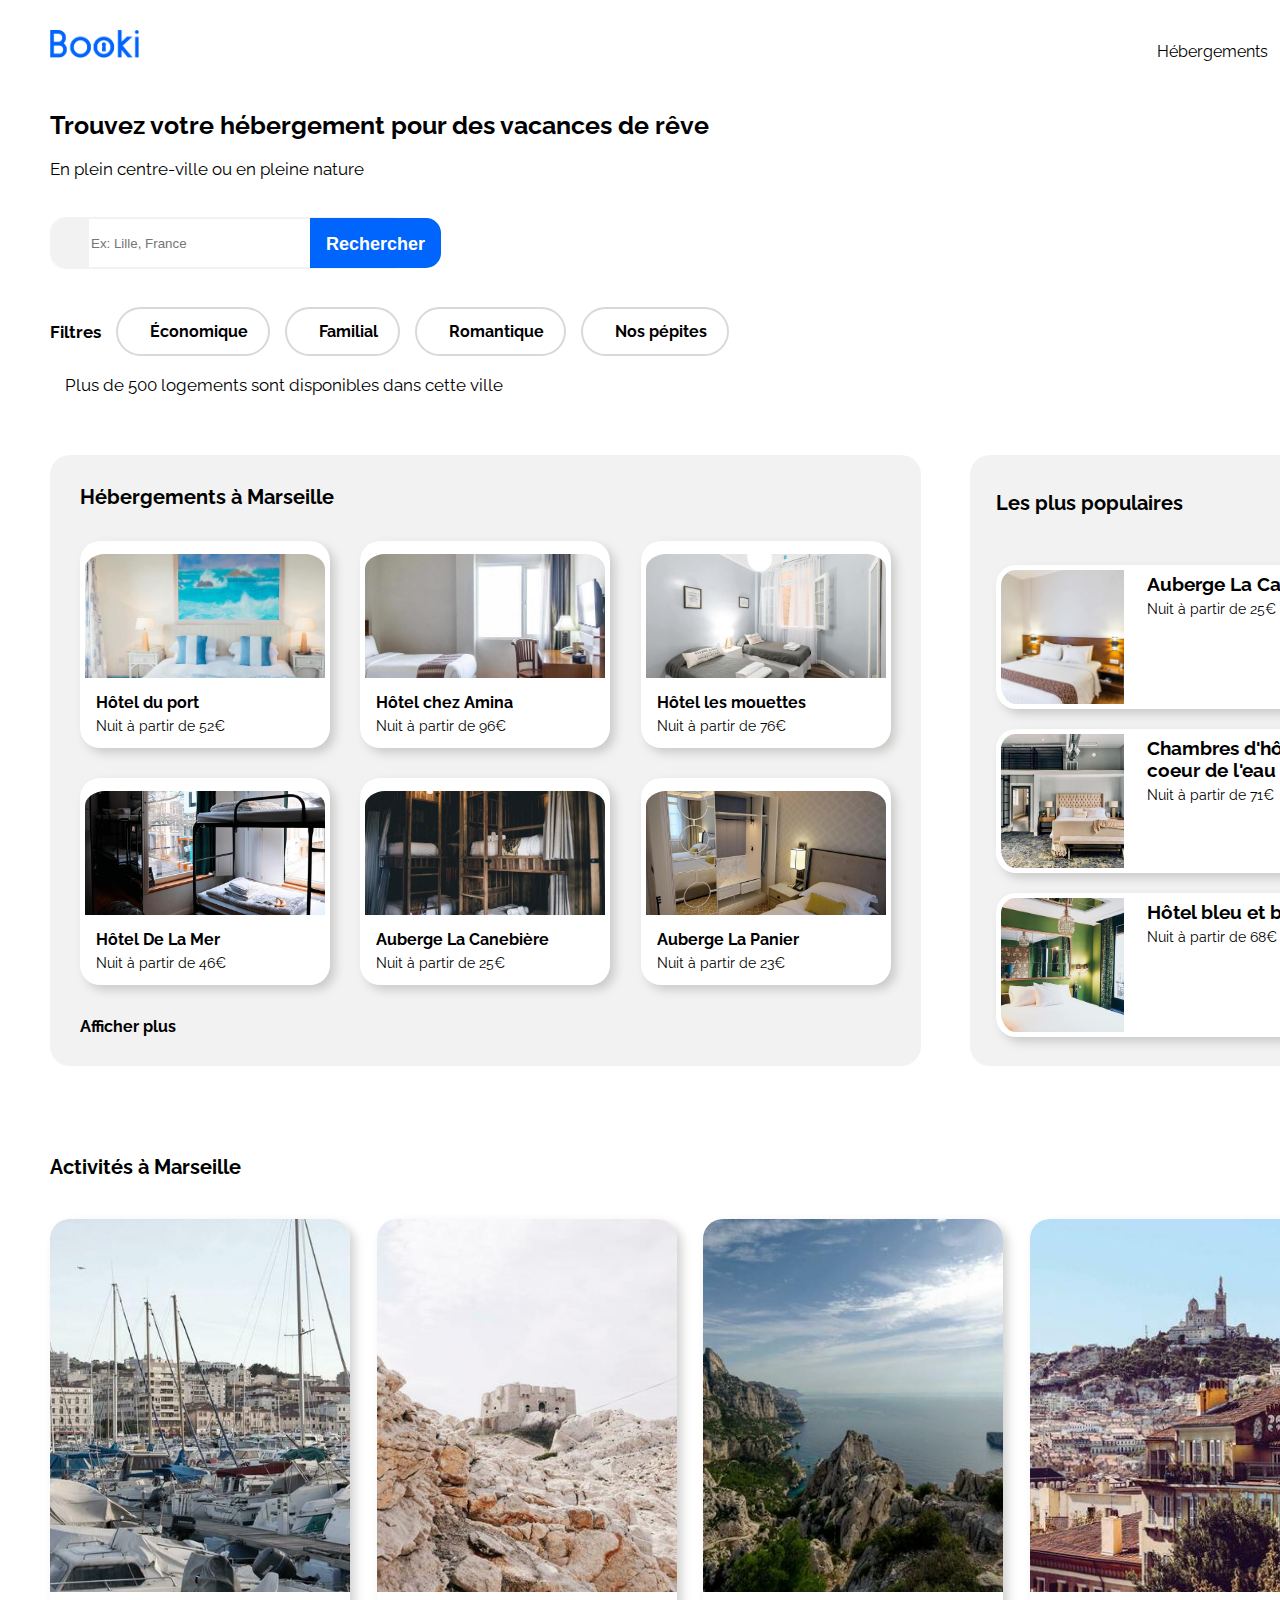
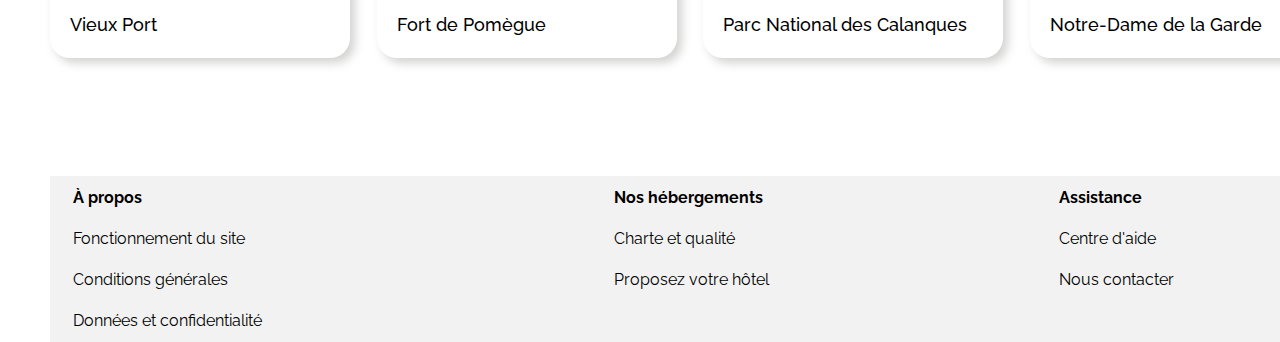
==== index_P1.html @ 2c1e4a52 "Correction de la taille desktop à 1440px, réajustement de la taille de la section 1 et 2." ====
<!DOCTYPE html>

    <html lang="fr">

    <head>
        <meta charset="UTF-8">
        <meta name="viewport" content="width=device-width, initial-scale=1.0">
        <title>Accueil - Booki à changer <!--titre à modifier--></title>
        <link href="styles_P1.css" rel="stylesheet"/>
        <link rel="preconnect" href="https://fonts.googleapis.com">
        <link rel="preconnect" href="https://fonts.gstatic.com" crossorigin>
        <link href="https://fonts.googleapis.com/css2?family=Raleway&display=swap" rel="stylesheet">
        <link rel="stylesheet" href="https://cdnjs.cloudflare.com/ajax/libs/font-awesome/6.4.0/css/all.min.css" integrity="sha512-iecdLmaskl7CVkqkXNQ/ZH/XLlvWZOJyj7Yy7tcenmpD1ypASozpmT/E0iPtmFIB46ZmdtAc9eNBvH0H/ZpiBw==" crossorigin="anonymous" referrerpolicy="no-referrer" />

    </head>

    <body>

        <header>
            <nav class="nav_barre">
                <div>
                    <a href="index_P1.html">
                        <img src="images/logo/Booki.png" alt="logo de l'entreprise Booki" class="menu-logo"/>
                    </a>
                </div>
                <div>
                    <ul class="menu-onglets">
                        <li class="li-onglets"><a href="#hebergements" class="onglets">Hébergements</a></li> <!--Mettre les liens ancre vers bas de page-->
                        <li class="li-onglets"><a href="#activites" class="onglets">Activités</a></li> <!--Mettre les liens ancre vers bas de page-->
                    </ul>
                </div>
            </nav>
        </header>


        <main>
            <section>
                <div>
                    <h1>Trouvez votre hébergement pour des vacances de rêve</h1><br>
                    <p>En plein centre-ville ou en pleine nature</p>
                </div><br><br>
                <form class="barre-de-recherche" action="" method="get">
                    <i class="fa-solid fa-location-dot" style="color: #000000;"></i>
                    <label class="ville-a-renseigner" for="ville"></label>
                    <input class="bordure" type="text" name="ville" id="ville" placeholder="Ex: Lille, France" size="25" maxlength="25">
                    <input type="submit" value="Rechercher" class="cta"/>
                </form><br><br>

                
                <div class="mes-filtres"> 
                    <p><strong>Filtres</strong></p>
                    <button type="button"><i class="fa-solid fa-money-bill-wave filter-color fa-lg"></i>  Économique</button>
                    <button type="button"><i class="fa-solid fa-person fa-lg" style="color: #0065FC;"></i>  Familial</button>
                    <button type="button"><i class="fa-solid fa-heart fa-lg" style="color: #0065FC;"></i> Romantique</button>
                    <button type="button"><i class="fa-solid fa-fire fa-lg" style="color: #0065FC;"></i> Nos pépites</button>
                </div><br>

                <div class="point-info">
                    <i class="fa-solid fa-circle-info fa-lg" style="color: #c2d8ff;"></i>
                    <p>  Plus de 500 logements sont disponibles dans cette ville</p>
                </div>
            </section>



            <section class="section-2">
                
                <div class="box1-hebergements" id="hebergements">
                    <h2>Hébergements à Marseille</h2>
                    <div class="card-photos-hotels">
                        <a href="#" class="lien-hotels">
                            <img src="images/herbergements/annie-spratt.jpg" alt="Hôtel de la mer à Marseille"/>
                            <div class="text-card">
                                <h3>Hôtel du port</h3>
                                <p>Nuit à partir de 52€</p>
                                <div><i class="fa-solid fa-star fa-sm" style="color: #0065FC;"></i><i class="fa-solid fa-star fa-sm" style="color: #0065FC;"></i><i class="fa-solid fa-star fa-sm" style="color: #0065FC;"></i><i class="fa-solid fa-star fa-sm" style="color: #0065FC;"></i><i class="fa-solid fa-star fa-sm" style="color: #f5f5f5;"></i></div>
                            </div>
                        </a>
                        <a href="#" class="lien-hotels">
                            <img src="images/herbergements/febrian-zakaria.jpg" alt="Hôtel chez Mina à Marseille"/>
                            <div class="text-card">
                                <h3>Hôtel chez Amina</h3>
                                <p>Nuit à partir de 96€</p>
                                <div><i class="fa-solid fa-star fa-sm" style="color: #0065FC;"></i><i class="fa-solid fa-star fa-sm" style="color: #0065FC;"></i><i class="fa-solid fa-star fa-sm" style="color: #0065FC;"></i><i class="fa-solid fa-star fa-sm" style="color:#0065FC;"></i><i class="fa-solid fa-star fa-sm" style="color: #f5f5f5;"></i></div>
                            </div>
                        </a>
                        <a href="#" class="lien-hotels">
                            <img src="images/herbergements/fred-kleber.jpg" alt="Hôtel du port à Marseille"/>
                            <div class="text-card">
                                <h3>Hôtel les mouettes</h3>
                                <p>Nuit à partir de 76€</p>
                                <div><i class="fa-solid fa-star fa-sm" style="color: #0065FC;"></i><i class="fa-solid fa-star fa-sm" style="color: #0065FC;"></i><i class="fa-solid fa-star fa-sm" style="color: #0065FC;"></i><i class="fa-solid fa-star fa-sm" style="color: #0065FC;"></i><i class="fa-solid fa-star fa-sm" style="color: #f5f5f5;"></i></div>
                            </div>
                        </a>
                        <a href="#" class="lien-hotels">
                            <img src="images/herbergements/marcus-loke.jpg" alt="Auberge de la Canebière"/>
                            <div class="text-card">    
                                <h3>Hôtel De La Mer</h3>
                                <p>Nuit à partir de 46€</p>
                                <div><i class="fa-solid fa-star fa-sm" style="color: #0065FC;"></i><i class="fa-solid fa-star fa-sm" style="color: #0065FC;"></i><i class="fa-solid fa-star fa-sm" style="color: #0065FC;"></i><i class="fa-solid fa-star fa-sm" style="color: #0065FC;"></i><i class="fa-solid fa-star fa-sm" style="color: #f5f5f5;"></i></div>
                            </div>
                        </a>
                        <a href="#" class="lien-hotels">
                            <img src="images/herbergements/nicate-lee.jpg" alt="Auberge le panier à Marseille"/>
                            <div class="text-card">    
                                <h3>Auberge La Canebière</h3>
                                <p>Nuit à partir de 25€</p>
                                <div><i class="fa-solid fa-star fa-sm" style="color: #0065FC;"></i><i class="fa-solid fa-star fa-sm" style="color: #0065FC;"></i><i class="fa-solid fa-star fa-sm" style="color: #0065FC;"></i><i class="fa-solid fa-star fa-sm" style="color: #0065FC;"></i><i class="fa-solid fa-star fa-sm" style="color: #f5f5f5;"></i></div>
                            </div>
                            </a>
                        <a href="#" class="lien-hotels">
                            <img src="images/herbergements/reisetopia.jpg" alt="Hôtel les mouettes à Marseille"/>
                            <div class="text-card">    
                                <h3>Auberge La Panier</h3>
                                <p>Nuit à partir de 23€</p>
                                <div><i class="fa-solid fa-star fa-sm" style="color: #0065FC;"></i><i class="fa-solid fa-star fa-sm" style="color: #0065FC;"></i><i class="fa-solid fa-star fa-sm" style="color: #0065FC;"></i><i class="fa-solid fa-star fa-sm" style="color: #0065FC;"></i><i class="fa-solid fa-star fa-sm" style="color: #f5f5f5;"></i></div>
                            </div>
                        </a>
                    </div>
                    <h4>Afficher plus</h4>
                </div>


                <div class="box2-populaires">
                    <div class="title-right">
                        <h2>Les plus populaires</h2>
                        <i class="fa-solid fa-chart-line fa-xl" style="color: #0065FC;"></i>
                    </div>
                    <div class="card-droite">
                        <a href="#" class="droite-card">
                            <img src="images/herbergements/febrian-zakaria2.jpg" alt="Hôtel bleu et blanc à Marseille"/>
                            <div class="texte-card-droite">   
                                <div>
                                    <h3>Auberge La Canebière</h3>
                                    <p>Nuit à partir de 25€</p>
                                </div>
                                <div><i class="fa-solid fa-star fa-sm" style="color: #0065FC;"></i><i class="fa-solid fa-star fa-sm" style="color: #0065FC;"></i><i class="fa-solid fa-star fa-sm" style="color:#0065FC;"></i><i class="fa-solid fa-star fa-sm" style="color: #0065FC;"></i><i class="fa-solid fa-star fa-sm" style="color: #f5f5f5;"></i></div>
                            </div> 
                        </a>
                        <a href="#" class="droite-card">
                            <img src="images/herbergements/aw-creative.jpg" alt="Chambres d'hôtes au coeur de l'eau à Marseille"/>
                            <div class="texte-card-droite">   
                                <div>
                                    <h3>Chambres d'hôtes au coeur de l'eau</h3>
                                    <p>Nuit à partir de 71€</p>
                                </div>
                                <div><i class="fa-solid fa-star fa-sm" style="color: #0065FC;"></i><i class="fa-solid fa-star fa-sm" style="color: #0065FC;"></i><i class="fa-solid fa-star fa-sm" style="color: #0065FC;"></i><i class="fa-solid fa-star fa-sm" style="color: #0065FC;"></i><i class="fa-solid fa-star fa-sm" style="color: #f5f5f5;"></i></div>
                            </div> 
                        </a>
                        <a href="#" class="droite-card">
                            <img src="images/herbergements/emile-guillemot.jpg" alt="Auberge la Canebière à Marseille"/>
                            <div class="texte-card-droite">
                                <div>
                                    <h3>Hôtel bleu et blanc</h3>
                                    <p>Nuit à partir de 68€</p>
                                </div>
                                <div><i class="fa-solid fa-star fa-sm" style="color: #0065FC;"></i><i class="fa-solid fa-star fa-sm" style="color: #0065FC;"></i><i class="fa-solid fa-star fa-sm" style="color: #0065FC;"></i><i class="fa-solid fa-star fa-sm" style="color: #0065FC;"></i><i class="fa-solid fa-star fa-sm" style="color: #f5f5f5;"></i></div>
                            </div>
                        </a>    
                    </div>
                </div>
            </section>

            <section class="section3-activites">
                <h2 id="activites">Activités à Marseille</h2>
                <div class="liens-activites">
                    <a href="#" class="photos-titres-section3">
                        <img src="images/activites/reno-laithienne.jpg" alt="Vieux Port de Marseille"/>
                        <p>Vieux Port</p>
                    </a>
                    <a href="#" class="photos-titres-section3">
                        <img src="images/activites/paul-hermann.jpg" alt="Fort de Pomègue à Marseille"/>
                        <p>Fort de Pomègue</p>
                    </a>
                    <a href="#" class="photos-titres-section3">
                        <img src="images/activites/kilyan-sockalingum.jpg" alt="Parc National des Calanques à Marseille"/>
                        <p>Parc National des Calanques</p>
                    </a>
                    <a href="#" class="photos-titres-section3">
                        <img src="images/activites/florian-wehde.jpg" alt="Notre-Dame de la Garde à Marseille"/>
                        <p>Notre-Dame de la Garde</p>
                    </a>
                </div>
            </section>
        </main>

        <footer>
            <table>
                <thead>
                    <tr>
                        <th>À propos</th>
                        <th>Nos hébergements</th>
                        <th>Assistance</th>
                    </tr>
                </thead>
                <tbody>
                    <tr>
                        <td>Fonctionnement du site</td>
                        <td>Charte et qualité</td>
                        <td>Centre d'aide</td>
                    </tr>
                    <tr>
                        <td>Conditions générales</td>
                        <td>Proposez votre hôtel</td>
                        <td>Nous contacter</td>
                    </tr>
                    <tr>
                        <td>Données et confidentialité</td>
                    </tr>
                </tbody>
            </table>
        </footer>
    
    </body>

    </html>
---- styles_P1.css ----
* {
    margin : 0;
}

body {
    font-family: 'Raleway', sans-serif;
    width: 1440px;
    margin:auto;
}

header {
    height: 80px;
    padding-left: 50px;
}

/* barre de navigation - FlexBox*/
.menu-logo {
    height: 28px;
    padding-top: 30px;
}

.nav_barre {
    display: flex;
    flex-direction: row;
    justify-content: space-between;
    align-items: center;
    flex-wrap: wrap;
}

.menu-onglets {
    display:flex;
    flex-direction: row;
    justify-content: center;
    align-items: flex-end;
    flex-wrap: wrap;
    gap: 60px;
    margin-right: 50px;
    list-style-type :none;
}

.li-onglets :hover {
    color : #0065FC;
    padding-top: 38px;
    border-top :2px #0065FC solid;
}

.li-onglets {
    padding-top: 40px;
}

a {
    text-decoration: none;
    color: black;
}

/* MAIN */

main {
    padding-left:50px;
    padding-right:50px;
    padding-top: 30px;
    padding-bottom:30px;
}

h1 {
    font-size: 25px;
    font-weight: bold;
}

h2 {
    font-size: 20px;
}

p {
    font-size: 17px;
    font-weight: normal;
}

section {
    padding-bottom: 60px;
}

/* Formulaire de recherche */
.barre-de-recherche {
    display: flex;
    flex-direction: row;
    width: 358px;
    height: 50px;
    border-radius: 15px;
    border: 1px solid;
    border-color: #F2F2F2;
}

.bordure {
    outline: none;
    border: 1px solid #F2F2F2;
    border-left: none;
    border-right: none;
}

.fa-location-dot {
    padding: 18px;
    background-color: #F2F2F2;
    border-top-left-radius: 15px;
    border-bottom-left-radius: 15px;
}

.ville-a-renseigner {
    border: 1px solid #F2F2F2;
}

.cta {
    background-color: #0065FC;
    font-weight: 700;
    font-size: 18px;
    color: white;
    border: none;
    border-top-right-radius: 15px;
    border-bottom-right-radius: 15px;
    padding: 16px;
}

/*Filtres de recherche*/

.mes-filtres button {
    padding-left: 20px;
    padding-right: 20px;
    padding-bottom: 13px;
    padding-top: 13px;
    background: white;
    border-radius: 40px;
    font-family: 'Raleway', sans-serif;
    font-size: 16px;
    font-weight: 700;
    display: inline-block;
    color:black;
    text-decoration: none;
    outline: none;
    border: 2px solid #dad9d9;
}

.mes-filtres button:hover {
    background-color: #DEEBFF;
}

.mes-filtres {
    display: flex;
    flex-direction: row; 
    gap: 15px;
    align-items: center;
    font-weight: 800;
}

.mes-filtres i {
    padding-right: 12px;
}

/*Point information*/
.point-info {
    display: flex;
    flex-direction: row;
    align-items: center;
}

.point-info p {
    padding-left: 15px;
}

/* SECTION 2 - HEBERGEMENTS MARSEILLE */ 

.box1-hebergements {
    width: 871px;
    height: 611px;
    display: flex;
    flex-direction: column;
    align-items: flex-start;
    justify-content: space-around;
    background-color: #F2F2F2;
    border-radius: 20px;
}

.box1-hebergements h2,h4 {
    margin: 30px;
}

.box1-hebergements h3 {
    font-size: 16px;
}

.lien-hotels {
    width: 250px;
    height: 207px;
    display: flex;
    flex-direction: column;
    border: none;
    border-radius: 20px;
    background-color: white;
    box-shadow: 5px 5px 10px rgba(144, 144, 142, 0.4);
    font-size: 16px;
    font-family: 'Raleway', sans-serif;
}

.lien-hotels img {
    object-fit: cover;
    margin: auto;
    width: 96%;
    height: 124px;
    border-top-left-radius: 20px;
    border-top-right-radius: 20px;
    padding-top: 5px;
}

.card-photos-hotels {
    width: 811px;
    display: flex;
    flex-direction: row;
    gap: 30px;
    margin: auto;
    justify-content: space-around;
    flex-wrap:wrap;
}

.text-card {
    display: flex;
    flex-direction: column;
    justify-content: space-between;
    align-items: flex-start;
    margin: 8px;
    padding-left: 8px;
    gap: 6px;
}

.text-card p {
    font-size: 14px;
}

/* SECTION 2 - DROITE */

.box2-populaires {
    width: 420px;
    height: 611px;
    background-color:#F2F2F2;
    border-radius: 20px;
    display: flex;
    flex-direction: column;
    align-items: center;
    justify-content: space-around;
}

.card-droite {
    width: 369px;
    height: 492px;
    display: flex; 
    flex-direction: column; 
}

.droite-card {
    width: 369px;
    height: 144px;
    display: flex;
    flex-direction: row;
    border: none;
    border-radius: 20px;
    background-color: white;
    box-shadow: 5px 5px 10px rgba(144, 144, 142, 0.4);
    font-family: 'Raleway', sans-serif;
    margin: auto;
}

.droite-card img {
    object-fit: cover;
    width: 123px;
    height: 134px;
    padding-top: 5px;
    padding-left: 5px;
    border-bottom-left-radius: 20px;
    border-top-left-radius: 20px;
}

.texte-card-droite {
    display: flex;
    flex-direction: column;
    align-items: flex-start;
    padding-left: 15px;
    justify-content: space-between;
    margin: 8px;
}

.texte-card-droite p {
    font-size: 14px;
    padding-top: 6px;
}

.title-right {
    width: 369px;
    height: 26px;
    display: flex;
    flex-direction: row;
    align-items: center;
    justify-content: space-between;
    padding-right: 20px;
    padding-left: 20px;
    padding-top: 15px;
}

/* FLEXBOX SECTION 2 DES DEUX PARTIES */

.section-2 {
    display: flex;
    flex-direction: row;
    justify-content: space-between;
    flex-wrap: wrap;
}

/* SECTION 3 - ACTIVITES MARSEILLE */

.section3-activites {
    width: 1340px;
    height: 560px;
    display: flex;
    flex-direction: column;
    margin: auto;
    align-items: flex-start;
    justify-content: center;
}

.liens-activites {
    width: 1280px;
    display: flex;
    flex-direction: row;
    justify-content: space-between;
    border-radius: 20px;
    flex-wrap: wrap;
    padding-top: 40px;
}

.liens-activites img {
    object-fit: cover;
    width:100%;
    height: 85%;
    border-top-left-radius: 20px;
    border-top-right-radius: 20px;
}

.photos-titres-section3 {
    display:flex;
    flex-wrap: wrap;
    width: 300px;
    height: 439px;
    box-shadow: 5px 5px 10px rgba(144, 144, 142, 0.4);
    border-radius: 20px;
}

.photos-titres-section3 p {
    font-size: 18px;
    font-weight: 500;
    padding-left: 20px;
}

/*Footer*/
table {
    margin: auto;
    background-color: #F2F2F2;
    padding-left: 20px;
    width: 1340px;
}

td,th {
    border: none;
    padding-top: 10px;
    padding-bottom: 10px;
}

thead {
    font-weight:bold;
    text-align: left;
}


.filter-color {
    color: #0065FC;
}
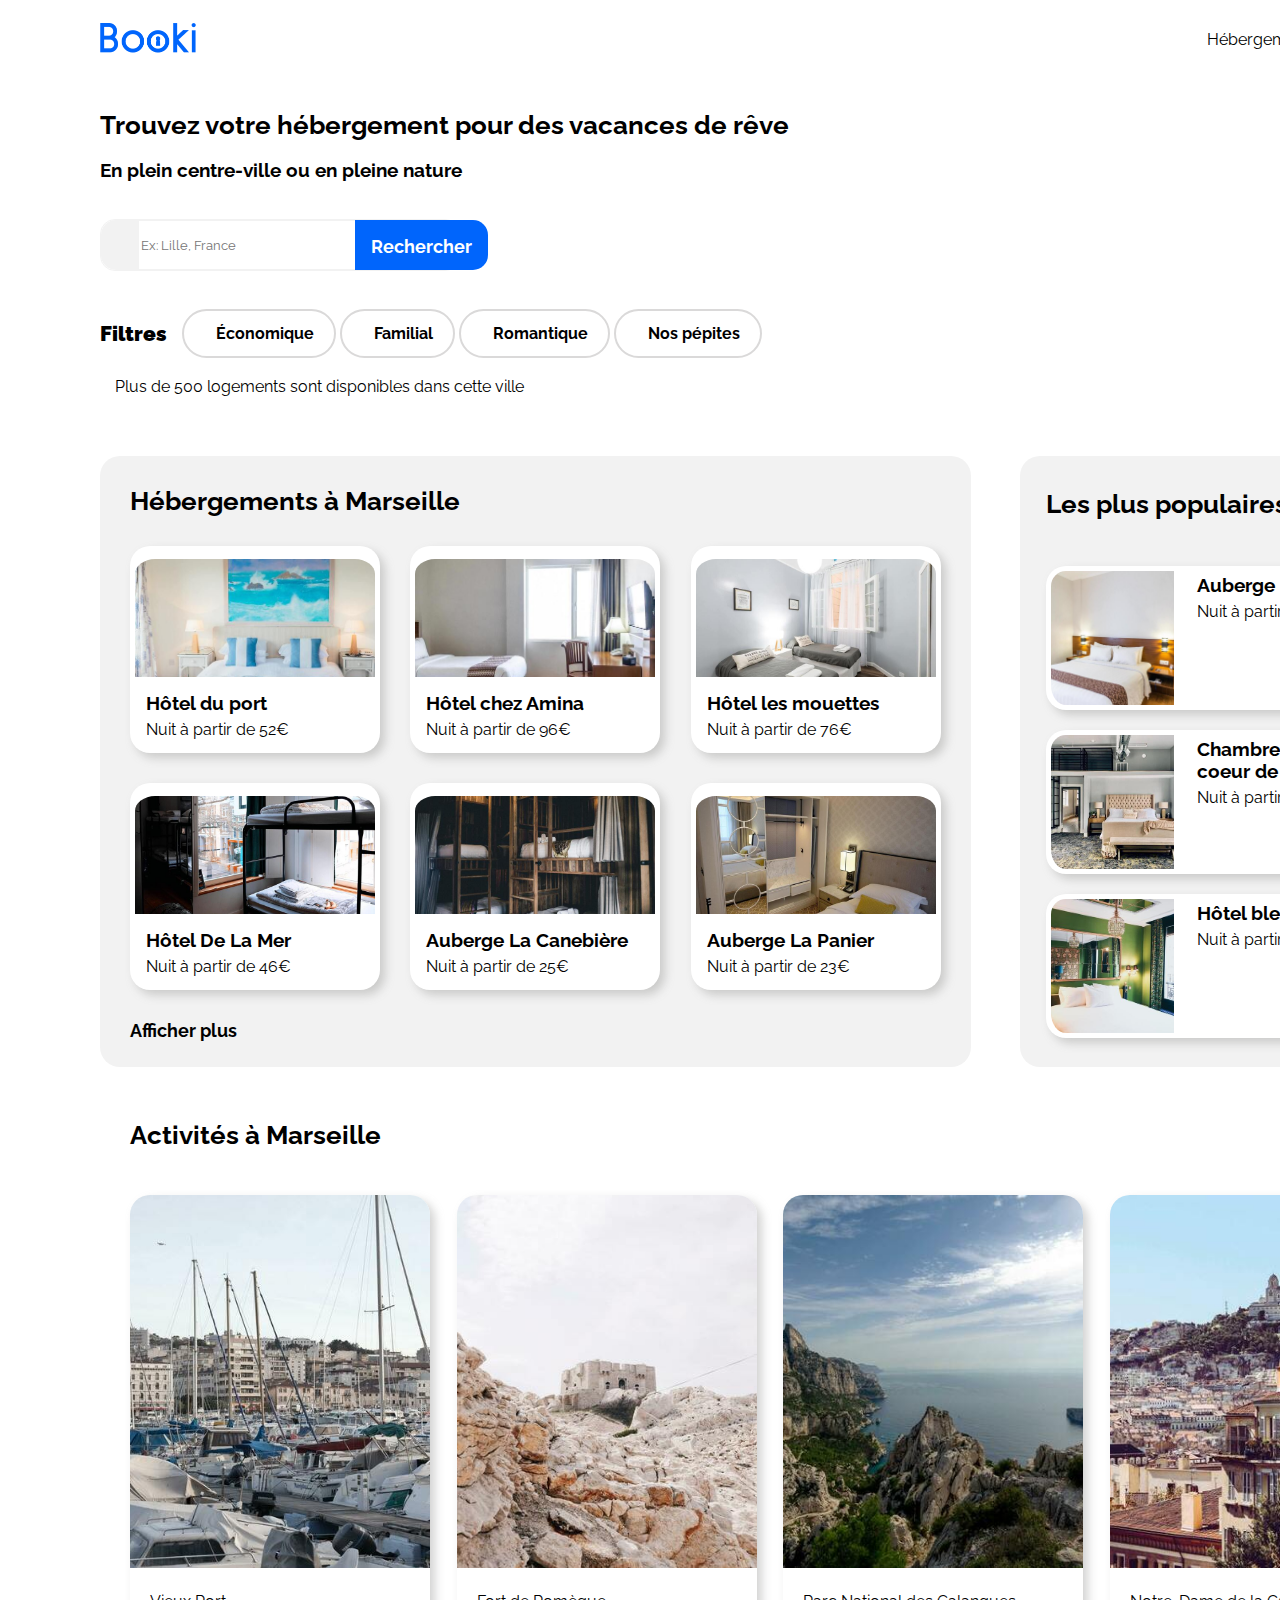
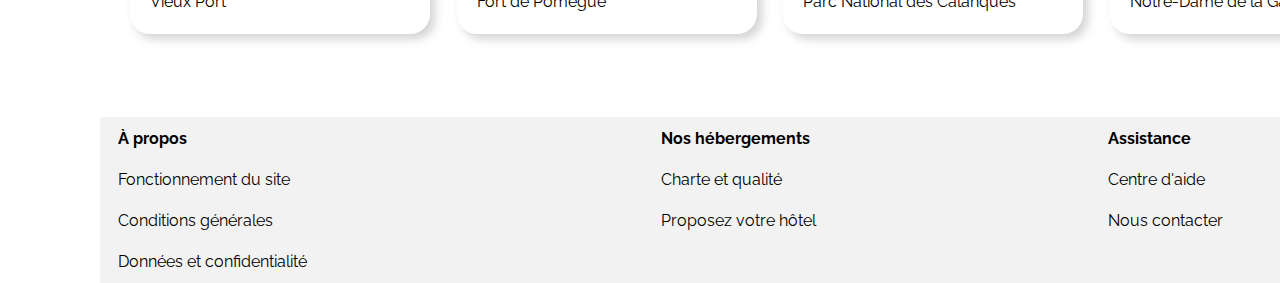
==== commit 845f0256: "RESPONSIVE TABLETTE sans vérification du mentor terminée. Commencement de la responsive téléphone." ====
--- a/index_P1.html
+++ b/index_P1.html
@@ -37,7 +37,7 @@
             <section>
                 <div>
                     <h1>Trouvez votre hébergement pour des vacances de rêve</h1><br>
-                    <p>En plein centre-ville ou en pleine nature</p>
+                    <h3>En plein centre-ville ou en pleine nature</h3>
                 </div><br><br>
                 <form class="barre-de-recherche" action="" method="get">
                     <i class="fa-solid fa-location-dot" style="color: #000000;"></i>
@@ -48,11 +48,13 @@
 
                 
                 <div class="mes-filtres"> 
-                    <p><strong>Filtres</strong></p>
-                    <button type="button"><i class="fa-solid fa-money-bill-wave filter-color fa-lg"></i>  Économique</button>
-                    <button type="button"><i class="fa-solid fa-person fa-lg" style="color: #0065FC;"></i>  Familial</button>
-                    <button type="button"><i class="fa-solid fa-heart fa-lg" style="color: #0065FC;"></i> Romantique</button>
-                    <button type="button"><i class="fa-solid fa-fire fa-lg" style="color: #0065FC;"></i> Nos pépites</button>
+                    <h2><strong>Filtres</strong></h2>
+                    <div>
+                        <button type="button"><i class="fa-solid fa-money-bill-wave filter-color fa-lg"></i>  Économique</button>
+                        <button type="button"><i class="fa-solid fa-person fa-lg" style="color: #0065FC;"></i>  Familial</button>
+                        <button type="button"><i class="fa-solid fa-heart fa-lg" style="color: #0065FC;"></i> Romantique</button>
+                        <button type="button"><i class="fa-solid fa-fire fa-lg" style="color: #0065FC;"></i> Nos pépites</button>
+                    </div>
                 </div><br>
 
                 <div class="point-info">
@@ -66,7 +68,7 @@
             <section class="section-2">
                 
                 <div class="box1-hebergements" id="hebergements">
-                    <h2>Hébergements à Marseille</h2>
+                    <h1>Hébergements à Marseille</h1>
                     <div class="card-photos-hotels">
                         <a href="#" class="lien-hotels">
                             <img src="images/herbergements/annie-spratt.jpg" alt="Hôtel de la mer à Marseille"/>
@@ -123,7 +125,7 @@
 
                 <div class="box2-populaires">
                     <div class="title-right">
-                        <h2>Les plus populaires</h2>
+                        <h1>Les plus populaires</h1>
                         <i class="fa-solid fa-chart-line fa-xl" style="color: #0065FC;"></i>
                     </div>
                     <div class="card-droite">
@@ -162,7 +164,7 @@
             </section>
 
             <section class="section3-activites">
-                <h2 id="activites">Activités à Marseille</h2>
+                <h1 id="activites">Activités à Marseille</h1>
                 <div class="liens-activites">
                     <a href="#" class="photos-titres-section3">
                         <img src="images/activites/reno-laithienne.jpg" alt="Vieux Port de Marseille"/>
--- a/styles_P1.css
+++ b/styles_P1.css
@@ -1,51 +1,71 @@
 * {
+    font-family: 'Raleway', sans-serif;
     margin : 0;
 }
 
 body {
     font-family: 'Raleway', sans-serif;
+    margin:auto;
+}
+
+h1 {
+    font-size: 26px;
+    font-weight: 700;
+}
+
+h2 {
+    font-size: 21px;
+    font-weight: 700;
+}
+
+h3 {
+    font-size: 19px;
+}
+
+h4 {
+    font-size: 18px;
+    font-weight: 700;
+}
+
+p {
+    font-size: 16px;
+}
+
+header {
     width: 1440px;
-    margin:auto;
-}
-
-header {
     height: 80px;
-    padding-left: 50px;
 }
 
 /* barre de navigation - FlexBox*/
 .menu-logo {
-    height: 28px;
-    padding-top: 30px;
+    height: 30px;
+    padding-left: 50px;
 }
 
 .nav_barre {
+    height: 79px;
     display: flex;
     flex-direction: row;
     justify-content: space-between;
     align-items: center;
-    flex-wrap: wrap;
+    margin: auto;
 }
 
 .menu-onglets {
     display:flex;
     flex-direction: row;
     justify-content: center;
-    align-items: flex-end;
+    align-items: center;
     flex-wrap: wrap;
     gap: 60px;
-    margin-right: 50px;
     list-style-type :none;
+    padding-right: 50px;
 }
 
 .li-onglets :hover {
     color : #0065FC;
-    padding-top: 38px;
+    padding-top: 28px;
     border-top :2px #0065FC solid;
-}
-
-.li-onglets {
-    padding-top: 40px;
 }
 
 a {
@@ -60,24 +80,6 @@
     padding-right:50px;
     padding-top: 30px;
     padding-bottom:30px;
-}
-
-h1 {
-    font-size: 25px;
-    font-weight: bold;
-}
-
-h2 {
-    font-size: 20px;
-}
-
-p {
-    font-size: 17px;
-    font-weight: normal;
-}
-
-section {
-    padding-bottom: 60px;
 }
 
 /* Formulaire de recherche */
@@ -160,6 +162,7 @@
     display: flex;
     flex-direction: row;
     align-items: center;
+    padding-bottom: 60px;
 }
 
 .point-info p {
@@ -179,12 +182,8 @@
     border-radius: 20px;
 }
 
-.box1-hebergements h2,h4 {
+.box1-hebergements h1,h4 {
     margin: 30px;
-}
-
-.box1-hebergements h3 {
-    font-size: 16px;
 }
 
 .lien-hotels {
@@ -204,7 +203,7 @@
     object-fit: cover;
     margin: auto;
     width: 96%;
-    height: 124px;
+    height: 118px;
     border-top-left-radius: 20px;
     border-top-right-radius: 20px;
     padding-top: 5px;
@@ -228,10 +227,6 @@
     margin: 8px;
     padding-left: 8px;
     gap: 6px;
-}
-
-.text-card p {
-    font-size: 14px;
 }
 
 /* SECTION 2 - DROITE */
@@ -283,11 +278,11 @@
     align-items: flex-start;
     padding-left: 15px;
     justify-content: space-between;
+    font-size: 14px;
     margin: 8px;
 }
 
 .texte-card-droite p {
-    font-size: 14px;
     padding-top: 6px;
 }
 
@@ -315,13 +310,14 @@
 /* SECTION 3 - ACTIVITES MARSEILLE */
 
 .section3-activites {
-    width: 1340px;
+    width: 1280px;
     height: 560px;
     display: flex;
     flex-direction: column;
     margin: auto;
     align-items: flex-start;
-    justify-content: center;
+    justify-content: space-around;
+    padding: 30px;
 }
 
 .liens-activites {
@@ -331,7 +327,6 @@
     justify-content: space-between;
     border-radius: 20px;
     flex-wrap: wrap;
-    padding-top: 40px;
 }
 
 .liens-activites img {
@@ -352,8 +347,6 @@
 }
 
 .photos-titres-section3 p {
-    font-size: 18px;
-    font-weight: 500;
     padding-left: 20px;
 }
 
@@ -361,7 +354,7 @@
 table {
     margin: auto;
     background-color: #F2F2F2;
-    padding-left: 20px;
+    padding-left: 15px;
     width: 1340px;
 }
 
@@ -376,7 +369,168 @@
     text-align: left;
 }
 
-
 .filter-color {
     color: #0065FC;
+}
+
+/* RESPONSIVE MOBILE */ 
+
+@media all and (max-width: 375px) {
+
+    body {
+        width: 375px;
+        margin: auto;
+    }
+
+    h1 {
+        font-size: 22px;
+        font-weight: 700;
+    }
+    
+    h2 {
+        font-size: 18px;
+        font-weight: 700;
+    }
+    
+    h3 {
+        font-size: 16px;
+    }
+    
+    h4 {
+        font-size: 15px;
+        font-weight: 700;
+    }
+    
+    p {
+        font-size: 14px;
+    }
+
+    header {
+        width: 375px;
+    }
+
+
+}
+
+
+/* RESPONSIVE DESKTOP */
+
+@media all and (min-width: 1024px) {
+    body {
+        padding-right: 50px;
+        padding-left: 50px;
+        width: 1440px;
+    }
+}
+
+
+/* RESPONSIVE TABLETTE */
+
+@media all and (min-width: 375px) and (max-width: 1024px) {
+    body {
+        width: 1024px;
+        margin:auto;
+    }
+
+    h1 {
+        font-size: 22px;
+        font-weight: 700;
+    }
+    
+    h2 {
+        font-size: 18px;
+        font-weight: 700;
+    }
+    
+    h3 {
+        font-size: 16px;
+    }
+    
+    h4 {
+        font-size: 15px;
+        font-weight: 700;
+    }
+    
+    p {
+        font-size: 14px;
+    }
+
+    header {
+        width: 1024px;
+    }
+
+    .mes-filtres {
+        flex-direction: column;
+        align-items: flex-start;
+    }
+
+    .section-2 {
+        flex-direction: column;
+        height: 923px;
+        gap: 50px;
+    }
+
+    .card-droite {
+        flex-direction: row;
+    }
+
+    .box1-hebergements {
+        width: 924px;
+    }
+
+    .box1-hebergements h1, h4 {
+        padding-left: 20px;
+    }
+
+    .title-right {
+        width: 864px;
+    }
+
+    .box2-populaires {
+        width: 924px;
+        height: 252px;
+        justify-content: space-around;
+        align-items: flex-start;
+        padding-top: 10px;
+    }
+
+    .card-droite {
+        width: 864px;
+        justify-content: space-around;
+        margin: auto;
+
+    }
+
+    .droite-card {
+        width: 274px;
+        height: 146px;
+    }
+
+    .droite-card img {
+        width: 91px;
+    }
+
+    .section3-activites {
+        width: 924px;
+        height: 390px;
+        padding: 30px;
+    }
+
+    .photos-titres-section3 {
+        width: 193px;
+        height: 270px;
+    }
+
+    .liens-activites {
+        width: 864px;
+    }
+
+    .liens-activites img {
+        width:100%;
+        height: 75%;
+    }
+
+    table {
+        width: 924px;
+    }
 }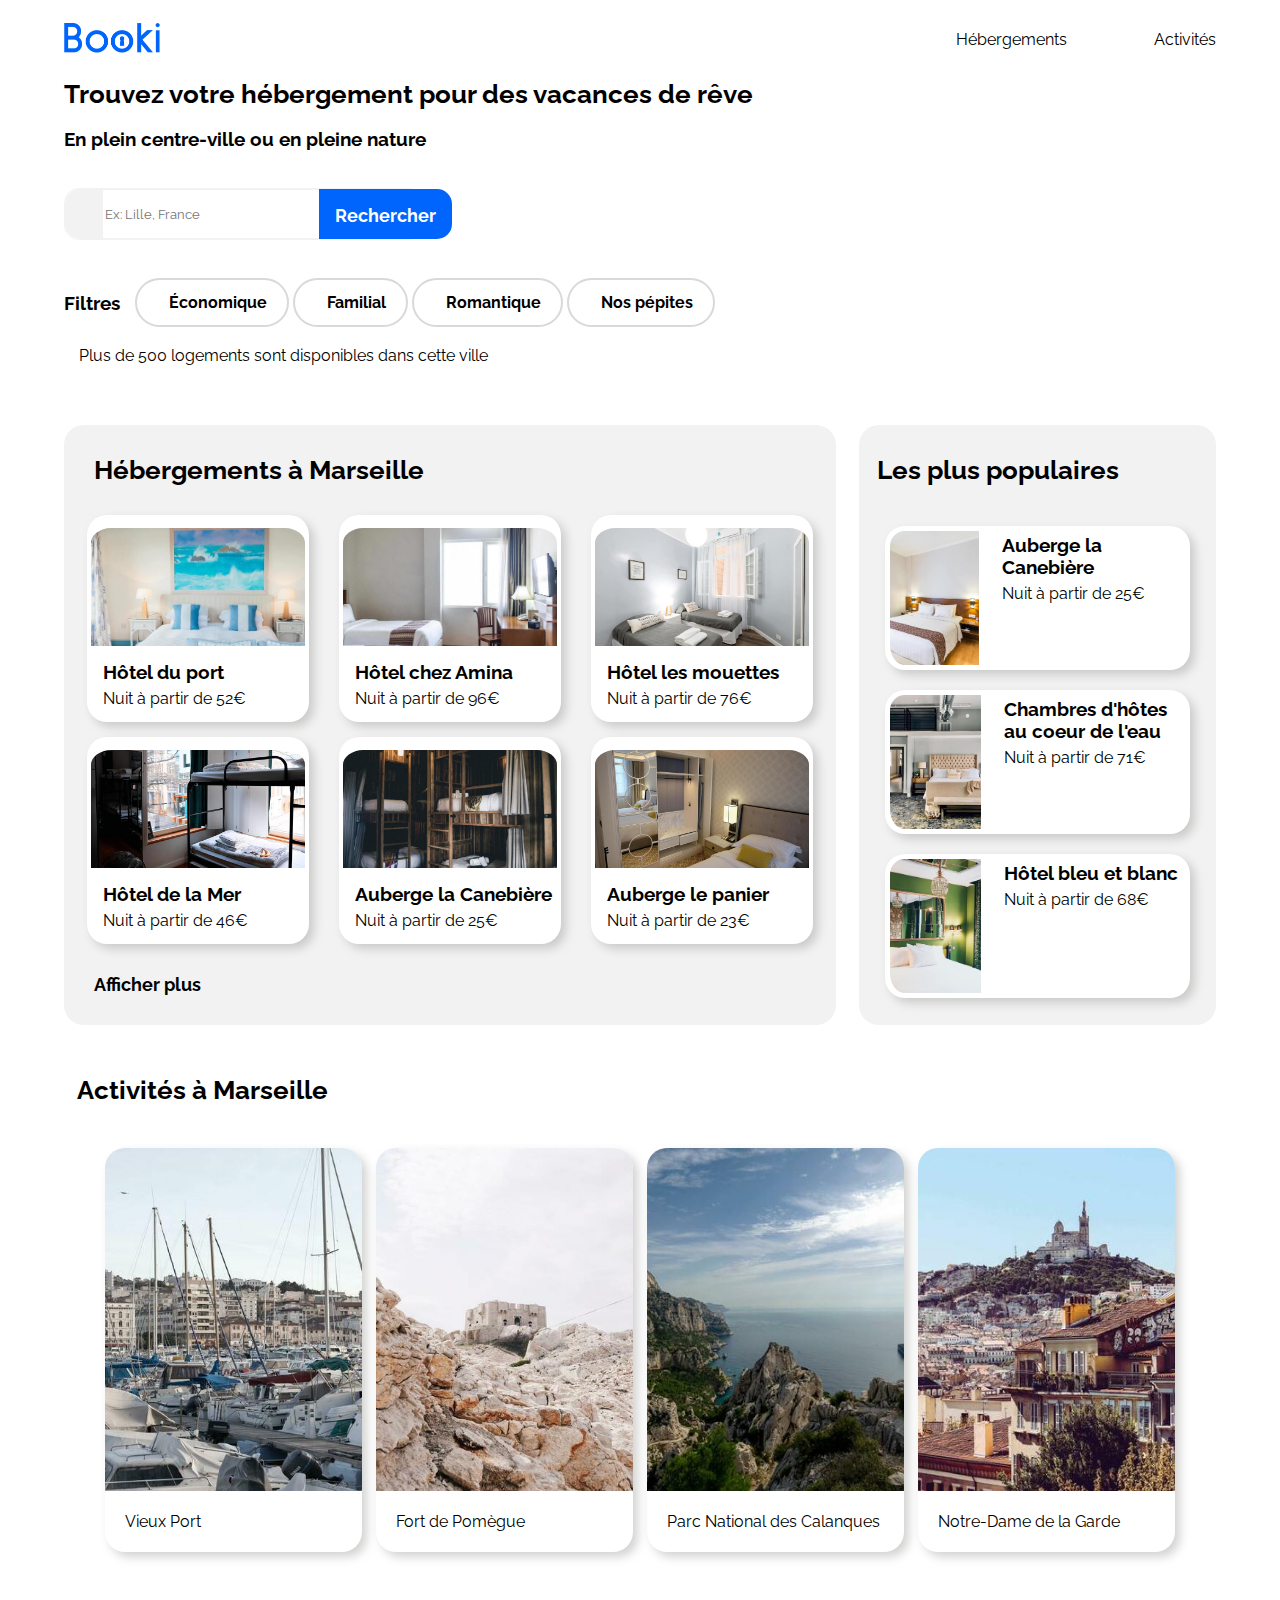
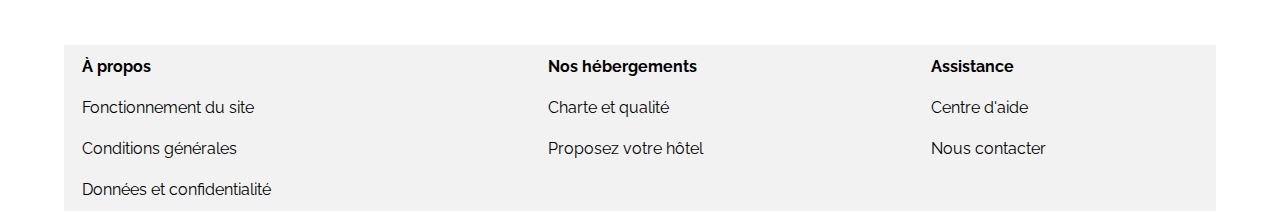
==== commit e9988544: "DESKTOP, TABLETTE et LARGE DESKTOP version done" ====
--- a/index_P1.html
+++ b/index_P1.html
@@ -20,26 +20,24 @@
             <nav class="nav_barre">
                 <div>
                     <a href="index_P1.html">
-                        <img src="images/logo/Booki.png" alt="logo de l'entreprise Booki" class="menu-logo"/>
+                        <img src="images/logo/Booki.png" alt="logo de l'entreprise Booki" class="logo"/>
                     </a>
                 </div>
-                <div>
-                    <ul class="menu-onglets">
-                        <li class="li-onglets"><a href="#hebergements" class="onglets">Hébergements</a></li> <!--Mettre les liens ancre vers bas de page-->
-                        <li class="li-onglets"><a href="#activites" class="onglets">Activités</a></li> <!--Mettre les liens ancre vers bas de page-->
-                    </ul>
-                </div>
+                <ul class="onglets">
+                    <li><a href="#hebergements">Hébergements</a></li>
+                    <li><a href="#activites">Activités</a></li>
+                </ul>
             </nav>
         </header>
 
 
         <main>
-            <section>
+            <section class="section-1">
                 <div>
                     <h1>Trouvez votre hébergement pour des vacances de rêve</h1><br>
                     <h3>En plein centre-ville ou en pleine nature</h3>
                 </div><br><br>
-                <form class="barre-de-recherche" action="" method="get">
+                <form class="barre-de-recherche" method="get">
                     <i class="fa-solid fa-location-dot" style="color: #000000;"></i>
                     <label class="ville-a-renseigner" for="ville"></label>
                     <input class="bordure" type="text" name="ville" id="ville" placeholder="Ex: Lille, France" size="25" maxlength="25">
@@ -48,7 +46,7 @@
 
                 
                 <div class="mes-filtres"> 
-                    <h2><strong>Filtres</strong></h2>
+                    <h3>Filtres</h3>
                     <div>
                         <button type="button"><i class="fa-solid fa-money-bill-wave filter-color fa-lg"></i>  Économique</button>
                         <button type="button"><i class="fa-solid fa-person fa-lg" style="color: #0065FC;"></i>  Familial</button>
@@ -64,10 +62,9 @@
             </section>
 
 
-
             <section class="section-2">
                 
-                <div class="box1-hebergements" id="hebergements">
+                <article id="hebergements">
                     <h1>Hébergements à Marseille</h1>
                     <div class="card-photos-hotels">
                         <a href="#" class="lien-hotels">
@@ -97,7 +94,7 @@
                         <a href="#" class="lien-hotels">
                             <img src="images/herbergements/marcus-loke.jpg" alt="Auberge de la Canebière"/>
                             <div class="text-card">    
-                                <h3>Hôtel De La Mer</h3>
+                                <h3>Hôtel de la Mer</h3>
                                 <p>Nuit à partir de 46€</p>
                                 <div><i class="fa-solid fa-star fa-sm" style="color: #0065FC;"></i><i class="fa-solid fa-star fa-sm" style="color: #0065FC;"></i><i class="fa-solid fa-star fa-sm" style="color: #0065FC;"></i><i class="fa-solid fa-star fa-sm" style="color: #0065FC;"></i><i class="fa-solid fa-star fa-sm" style="color: #f5f5f5;"></i></div>
                             </div>
@@ -105,7 +102,7 @@
                         <a href="#" class="lien-hotels">
                             <img src="images/herbergements/nicate-lee.jpg" alt="Auberge le panier à Marseille"/>
                             <div class="text-card">    
-                                <h3>Auberge La Canebière</h3>
+                                <h3>Auberge la Canebière</h3>
                                 <p>Nuit à partir de 25€</p>
                                 <div><i class="fa-solid fa-star fa-sm" style="color: #0065FC;"></i><i class="fa-solid fa-star fa-sm" style="color: #0065FC;"></i><i class="fa-solid fa-star fa-sm" style="color: #0065FC;"></i><i class="fa-solid fa-star fa-sm" style="color: #0065FC;"></i><i class="fa-solid fa-star fa-sm" style="color: #f5f5f5;"></i></div>
                             </div>
@@ -113,17 +110,17 @@
                         <a href="#" class="lien-hotels">
                             <img src="images/herbergements/reisetopia.jpg" alt="Hôtel les mouettes à Marseille"/>
                             <div class="text-card">    
-                                <h3>Auberge La Panier</h3>
+                                <h3>Auberge le panier</h3>
                                 <p>Nuit à partir de 23€</p>
                                 <div><i class="fa-solid fa-star fa-sm" style="color: #0065FC;"></i><i class="fa-solid fa-star fa-sm" style="color: #0065FC;"></i><i class="fa-solid fa-star fa-sm" style="color: #0065FC;"></i><i class="fa-solid fa-star fa-sm" style="color: #0065FC;"></i><i class="fa-solid fa-star fa-sm" style="color: #f5f5f5;"></i></div>
                             </div>
                         </a>
                     </div>
                     <h4>Afficher plus</h4>
-                </div>
-
-
-                <div class="box2-populaires">
+                </article>
+
+
+                <aside>
                     <div class="title-right">
                         <h1>Les plus populaires</h1>
                         <i class="fa-solid fa-chart-line fa-xl" style="color: #0065FC;"></i>
@@ -133,7 +130,7 @@
                             <img src="images/herbergements/febrian-zakaria2.jpg" alt="Hôtel bleu et blanc à Marseille"/>
                             <div class="texte-card-droite">   
                                 <div>
-                                    <h3>Auberge La Canebière</h3>
+                                    <h3>Auberge la Canebière</h3>
                                     <p>Nuit à partir de 25€</p>
                                 </div>
                                 <div><i class="fa-solid fa-star fa-sm" style="color: #0065FC;"></i><i class="fa-solid fa-star fa-sm" style="color: #0065FC;"></i><i class="fa-solid fa-star fa-sm" style="color:#0065FC;"></i><i class="fa-solid fa-star fa-sm" style="color: #0065FC;"></i><i class="fa-solid fa-star fa-sm" style="color: #f5f5f5;"></i></div>
@@ -160,10 +157,10 @@
                             </div>
                         </a>    
                     </div>
-                </div>
+                </aside>
             </section>
 
-            <section class="section3-activites">
+            <section class="section-3">
                 <h1 id="activites">Activités à Marseille</h1>
                 <div class="liens-activites">
                     <a href="#" class="photos-titres-section3">
--- a/styles_P1.css
+++ b/styles_P1.css
@@ -31,18 +31,13 @@
     font-size: 16px;
 }
 
-header {
-    width: 1440px;
-    height: 80px;
-}
-
 /* barre de navigation - FlexBox*/
-.menu-logo {
+.logo {
     height: 30px;
-    padding-left: 50px;
 }
 
 .nav_barre {
+    width: 90%;
     height: 79px;
     display: flex;
     flex-direction: row;
@@ -51,18 +46,17 @@
     margin: auto;
 }
 
-.menu-onglets {
+ul {
+    width: 260px;
     display:flex;
     flex-direction: row;
-    justify-content: center;
+    justify-content: space-between;
     align-items: center;
-    flex-wrap: wrap;
-    gap: 60px;
     list-style-type :none;
-    padding-right: 50px;
-}
-
-.li-onglets :hover {
+    padding: 0;
+}
+
+li :hover {
     color : #0065FC;
     padding-top: 28px;
     border-top :2px #0065FC solid;
@@ -73,13 +67,10 @@
     color: black;
 }
 
-/* MAIN */
-
-main {
-    padding-left:50px;
-    padding-right:50px;
-    padding-top: 30px;
-    padding-bottom:30px;
+/* SECTION 1 */
+.section-1 {
+    width: 90%;
+    margin: auto;
 }
 
 /* Formulaire de recherche */
@@ -171,9 +162,8 @@
 
 /* SECTION 2 - HEBERGEMENTS MARSEILLE */ 
 
-.box1-hebergements {
-    width: 871px;
-    height: 611px;
+article {
+    width: 67%;
     display: flex;
     flex-direction: column;
     align-items: flex-start;
@@ -182,12 +172,12 @@
     border-radius: 20px;
 }
 
-.box1-hebergements h1,h4 {
+article h1,h4 {
     margin: 30px;
 }
 
 .lien-hotels {
-    width: 250px;
+    width: 30%;
     height: 207px;
     display: flex;
     flex-direction: column;
@@ -210,10 +200,10 @@
 }
 
 .card-photos-hotels {
-    width: 811px;
-    display: flex;
-    flex-direction: row;
-    gap: 30px;
+    width: 96%;
+    display: flex;
+    flex-direction: row;
+    gap: 15px;
     margin: auto;
     justify-content: space-around;
     flex-wrap:wrap;
@@ -231,9 +221,8 @@
 
 /* SECTION 2 - DROITE */
 
-.box2-populaires {
-    width: 420px;
-    height: 611px;
+aside {
+    width: 31%;
     background-color:#F2F2F2;
     border-radius: 20px;
     display: flex;
@@ -243,14 +232,14 @@
 }
 
 .card-droite {
-    width: 369px;
+    width: 95%;
     height: 492px;
     display: flex; 
     flex-direction: column; 
 }
 
 .droite-card {
-    width: 369px;
+    width: 90%;
     height: 144px;
     display: flex;
     flex-direction: row;
@@ -264,8 +253,8 @@
 
 .droite-card img {
     object-fit: cover;
-    width: 123px;
-    height: 134px;
+    width: 30%;
+    height: 93%;
     padding-top: 5px;
     padding-left: 5px;
     border-bottom-left-radius: 20px;
@@ -287,7 +276,7 @@
 }
 
 .title-right {
-    width: 369px;
+    width: 90%;
     height: 26px;
     display: flex;
     flex-direction: row;
@@ -301,37 +290,40 @@
 /* FLEXBOX SECTION 2 DES DEUX PARTIES */
 
 .section-2 {
+    width: 90%;
     display: flex;
     flex-direction: row;
     justify-content: space-between;
     flex-wrap: wrap;
+    margin: auto;
 }
 
 /* SECTION 3 - ACTIVITES MARSEILLE */
 
-.section3-activites {
-    width: 1280px;
-    height: 560px;
+.section-3 {
+    width: 88%;
+    height: 520px;
     display: flex;
     flex-direction: column;
     margin: auto;
     align-items: flex-start;
     justify-content: space-around;
-    padding: 30px;
+    padding: 50px;
 }
 
 .liens-activites {
-    width: 1280px;
+    width: 95%;
     display: flex;
     flex-direction: row;
     justify-content: space-between;
     border-radius: 20px;
     flex-wrap: wrap;
+    margin: auto;
 }
 
 .liens-activites img {
     object-fit: cover;
-    width:100%;
+    width: 100%;
     height: 85%;
     border-top-left-radius: 20px;
     border-top-right-radius: 20px;
@@ -340,8 +332,8 @@
 .photos-titres-section3 {
     display:flex;
     flex-wrap: wrap;
-    width: 300px;
-    height: 439px;
+    width: 24%;
+    height: 100%;
     box-shadow: 5px 5px 10px rgba(144, 144, 142, 0.4);
     border-radius: 20px;
 }
@@ -355,7 +347,7 @@
     margin: auto;
     background-color: #F2F2F2;
     padding-left: 15px;
-    width: 1340px;
+    width: 90%;
 }
 
 td,th {
@@ -373,15 +365,17 @@
     color: #0065FC;
 }
 
-/* RESPONSIVE MOBILE */ 
-
-@media all and (max-width: 375px) {
-
+/* RESPONSIVE LARGE DESKTOP */
+
+@media all and (min-width: 1440px){
     body {
-        width: 375px;
-        margin: auto;
-    }
-
+        width: 1440px;
+    }
+}
+
+/* RESPONSIVE TABLETTE */
+
+@media all and (min-width: 768px) and (max-width: 1024px) {
     h1 {
         font-size: 22px;
         font-weight: 700;
@@ -405,60 +399,10 @@
         font-size: 14px;
     }
 
-    header {
-        width: 375px;
-    }
-
-
-}
-
-
-/* RESPONSIVE DESKTOP */
-
-@media all and (min-width: 1024px) {
-    body {
-        padding-right: 50px;
-        padding-left: 50px;
-        width: 1440px;
-    }
-}
-
-
-/* RESPONSIVE TABLETTE */
-
-@media all and (min-width: 375px) and (max-width: 1024px) {
-    body {
-        width: 1024px;
-        margin:auto;
-    }
-
-    h1 {
-        font-size: 22px;
-        font-weight: 700;
-    }
-    
-    h2 {
-        font-size: 18px;
-        font-weight: 700;
-    }
-    
-    h3 {
-        font-size: 16px;
-    }
-    
-    h4 {
-        font-size: 15px;
-        font-weight: 700;
-    }
-    
-    p {
-        font-size: 14px;
-    }
-
-    header {
-        width: 1024px;
-    }
-
+    .section-1 {
+        padding-top: 40px;
+    }
+    
     .mes-filtres {
         flex-direction: column;
         align-items: flex-start;
@@ -466,7 +410,6 @@
 
     .section-2 {
         flex-direction: column;
-        height: 923px;
         gap: 50px;
     }
 
@@ -474,20 +417,16 @@
         flex-direction: row;
     }
 
-    .box1-hebergements {
-        width: 924px;
-    }
-
-    .box1-hebergements h1, h4 {
-        padding-left: 20px;
+    article {
+        width: 100%;
     }
 
     .title-right {
-        width: 864px;
-    }
-
-    .box2-populaires {
-        width: 924px;
+        width: 93%;
+    }
+
+    aside {
+        width: 100%;
         height: 252px;
         justify-content: space-around;
         align-items: flex-start;
@@ -495,14 +434,14 @@
     }
 
     .card-droite {
-        width: 864px;
+        width: 100%;
         justify-content: space-around;
         margin: auto;
-
+        flex-wrap: wrap;
     }
 
     .droite-card {
-        width: 274px;
+        width: 30%;
         height: 146px;
     }
 
@@ -510,27 +449,91 @@
         width: 91px;
     }
 
-    .section3-activites {
-        width: 924px;
+    .section-3 {
+        padding-top: 50px;
+        width: 90%;
         height: 390px;
-        padding: 30px;
     }
 
     .photos-titres-section3 {
-        width: 193px;
+        width: 23%;
         height: 270px;
     }
 
     .liens-activites {
-        width: 864px;
+        width: 100%;
     }
 
     .liens-activites img {
+        width: 100%;
+        height: 75%;
+    }
+
+    table {
+        width: 90%;
+    }
+}
+
+
+/* RESPONSIVE MOBILE */ 
+
+@media all and (max-width: 768px) {
+
+    h1 {
+        font-size: 22px;
+        font-weight: 700;
+    }
+    
+    h2 {
+        font-size: 18px;
+        font-weight: 700;
+    }
+    
+    h3 {
+        font-size: 16px;
+    }
+    
+    h4 {
+        font-size: 15px;
+        font-weight: 700;
+    }
+    
+    p {
+        font-size: 14px;
+    }
+
+    header {
+        width: 95%;
+        margin: auto;
+    }
+
+    .nav_barre {
+        height: 115px;
+        width: 100%;
+        flex-direction: column;
+        justify-content: space-around;
+    }
+
+    ul {
         width:100%;
-        height: 75%;
-    }
-
-    table {
-        width: 924px;
+    }
+
+    li {
+        width: 50%;
+        align-items: center;
+        justify-content: space-around;
+        margin: auto;
+    }
+
+    .logo {
+        height: 19px;
+        margin: auto;
+    }
+
+    li :hover {
+        color : #0065FC;
+        border-bottom :2px #0065FC solid;
+        padding: 20px;
+        border-top: none;
     }
 }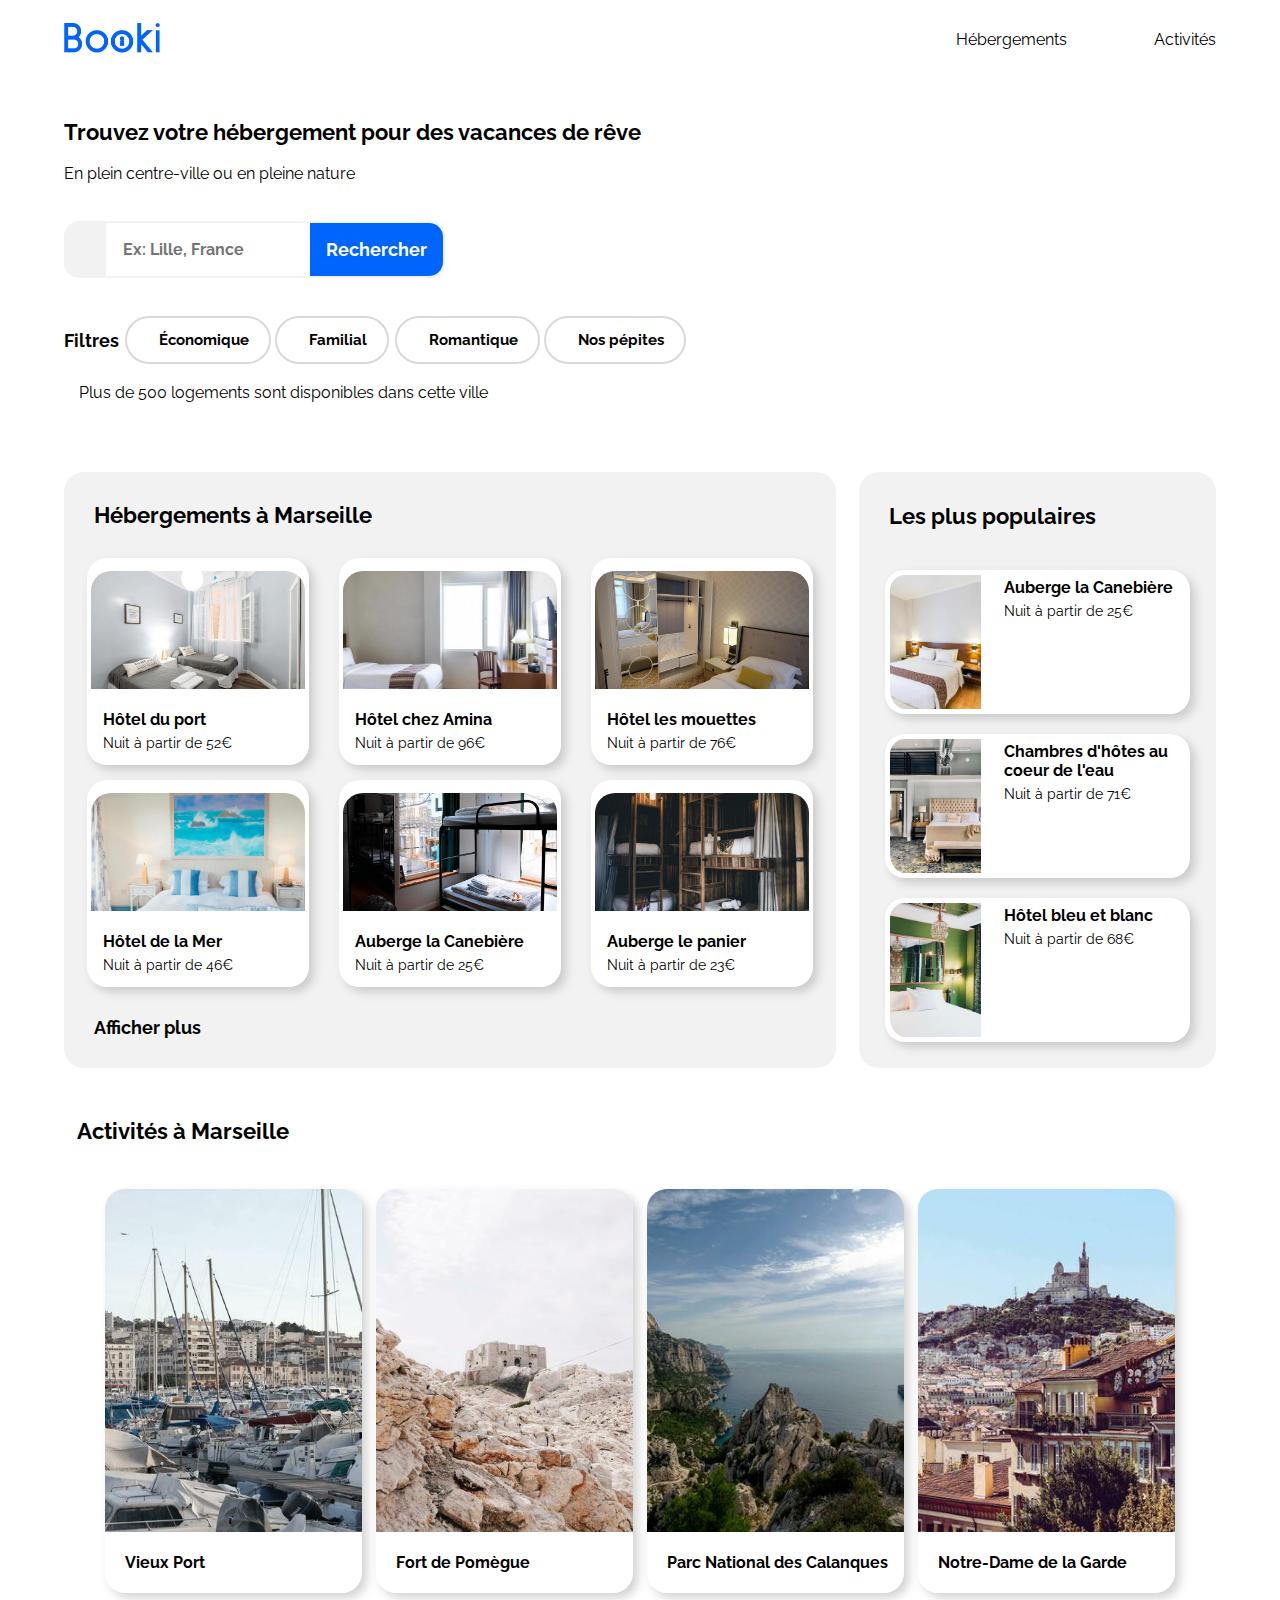
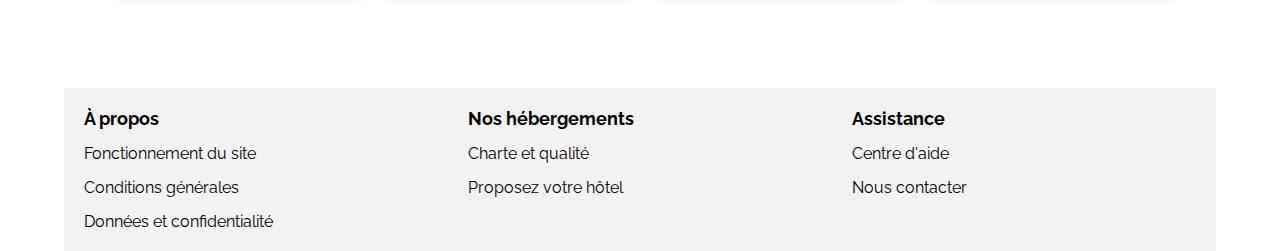
==== commit d6a73447: "site terminé avant vérification du code" ====
--- a/index_P1.html
+++ b/index_P1.html
@@ -35,28 +35,33 @@
             <section class="section-1">
                 <div>
                     <h1>Trouvez votre hébergement pour des vacances de rêve</h1><br>
-                    <h3>En plein centre-ville ou en pleine nature</h3>
+                    <p>En plein centre-ville ou en pleine nature</p>
                 </div><br><br>
-                <form class="barre-de-recherche" method="get">
-                    <i class="fa-solid fa-location-dot" style="color: #000000;"></i>
-                    <label class="ville-a-renseigner" for="ville"></label>
-                    <input class="bordure" type="text" name="ville" id="ville" placeholder="Ex: Lille, France" size="25" maxlength="25">
-                    <input type="submit" value="Rechercher" class="cta"/>
+                <form method="get">
+                    <i class="fa-solid icon-black fa-location-dot fa-lg"></i>
+                    <label for="ville"></label>
+                    <input class="border" type="text" name="ville" id="ville" placeholder="Ex: Lille, France" size="25" maxlength="25">
+                    <input class="cta" type="submit" value="Rechercher"/>
+                    <div class="cta-magnifying-glass">
+                        <input type="submit" value=""/>
+                        <i class="fa-solid fa-magnifying-glass fa-lg"></i>
+                    </div>
                 </form><br><br>
 
-                
-                <div class="mes-filtres"> 
-                    <h3>Filtres</h3>
-                    <div>
-                        <button type="button"><i class="fa-solid fa-money-bill-wave filter-color fa-lg"></i>  Économique</button>
-                        <button type="button"><i class="fa-solid fa-person fa-lg" style="color: #0065FC;"></i>  Familial</button>
-                        <button type="button"><i class="fa-solid fa-heart fa-lg" style="color: #0065FC;"></i> Romantique</button>
-                        <button type="button"><i class="fa-solid fa-fire fa-lg" style="color: #0065FC;"></i> Nos pépites</button>
-                    </div>
+                <div class="mes-filtres">
+                    <h2>Filtres</h2>
+                    <div class="filtre-flexbox">
+                        <button type="button"><i class="fa-solid icon-blue fa-money-bill-wave filter-color fa-lg"></i>Économique</button>
+                        <button type="button"><i class="fa-solid icon-blue fa-person fa-lg"></i>Familial</button>
+                    </div>
+                    <div class="filtre-flexbox">
+                        <button type="button"><i class="fa-solid icon-blue fa-heart fa-lg"></i>Romantique</button>
+                        <button type="button"><i class="fa-solid icon-blue fa-fire fa-lg"></i>Nos pépites</button>
+                    </div> 
                 </div><br>
 
                 <div class="point-info">
-                    <i class="fa-solid fa-circle-info fa-lg" style="color: #c2d8ff;"></i>
+                    <i class="fa-solid icon-blue fa-circle-info fa-lg" style="color: #c2d8ff;"></i>
                     <p>  Plus de 500 logements sont disponibles dans cette ville</p>
                 </div>
             </section>
@@ -67,93 +72,93 @@
                 <article id="hebergements">
                     <h1>Hébergements à Marseille</h1>
                     <div class="card-photos-hotels">
-                        <a href="#" class="lien-hotels">
-                            <img src="images/herbergements/annie-spratt.jpg" alt="Hôtel de la mer à Marseille"/>
-                            <div class="text-card">
-                                <h3>Hôtel du port</h3>
-                                <p>Nuit à partir de 52€</p>
-                                <div><i class="fa-solid fa-star fa-sm" style="color: #0065FC;"></i><i class="fa-solid fa-star fa-sm" style="color: #0065FC;"></i><i class="fa-solid fa-star fa-sm" style="color: #0065FC;"></i><i class="fa-solid fa-star fa-sm" style="color: #0065FC;"></i><i class="fa-solid fa-star fa-sm" style="color: #f5f5f5;"></i></div>
-                            </div>
-                        </a>
-                        <a href="#" class="lien-hotels">
-                            <img src="images/herbergements/febrian-zakaria.jpg" alt="Hôtel chez Mina à Marseille"/>
-                            <div class="text-card">
-                                <h3>Hôtel chez Amina</h3>
-                                <p>Nuit à partir de 96€</p>
-                                <div><i class="fa-solid fa-star fa-sm" style="color: #0065FC;"></i><i class="fa-solid fa-star fa-sm" style="color: #0065FC;"></i><i class="fa-solid fa-star fa-sm" style="color: #0065FC;"></i><i class="fa-solid fa-star fa-sm" style="color:#0065FC;"></i><i class="fa-solid fa-star fa-sm" style="color: #f5f5f5;"></i></div>
-                            </div>
-                        </a>
-                        <a href="#" class="lien-hotels">
+                        <a href="#" class="card1">
                             <img src="images/herbergements/fred-kleber.jpg" alt="Hôtel du port à Marseille"/>
                             <div class="text-card">
-                                <h3>Hôtel les mouettes</h3>
+                                <h4>Hôtel du port</h4>
+                                <p>Nuit à partir de 52€</p>
+                                <div><i class="fa-solid icon-blue fa-star fa-sm"></i><i class="fa-solid icon-blue fa-star fa-sm"></i><i class="fa-solid icon-blue fa-star fa-sm"></i><i class="fa-solid icon-blue fa-star fa-sm icon-blue"></i><i class="fa-solid fa-star fa-sm icon-grey"></i></div>
+                            </div>
+                        </a>
+                        <a href="#" class="card2">
+                            <img src="images/herbergements/febrian-zakaria.jpg" alt="Hôtel chez Amina à Marseille"/>
+                            <div class="text-card">
+                                <h4>Hôtel chez Amina</h4>
+                                <p>Nuit à partir de 96€</p>
+                                <div><i class="fa-solid icon-blue fa-star fa-sm"></i><i class="fa-solid icon-blue fa-star fa-sm"></i><i class="fa-solid icon-blue fa-star fa-sm"></i><i class="fa-solid icon-blue fa-star fa-sm"></i><i class="fa-solid fa-star fa-sm icon-grey"></i></div>
+                            </div>
+                        </a>
+                        <a href="#" class="card3">
+                            <img src="images/herbergements/reisetopia.jpg" alt="Hôtel les mouettes à Marseille"/>
+                            <div class="text-card">
+                                <h4>Hôtel les mouettes</h4>
                                 <p>Nuit à partir de 76€</p>
-                                <div><i class="fa-solid fa-star fa-sm" style="color: #0065FC;"></i><i class="fa-solid fa-star fa-sm" style="color: #0065FC;"></i><i class="fa-solid fa-star fa-sm" style="color: #0065FC;"></i><i class="fa-solid fa-star fa-sm" style="color: #0065FC;"></i><i class="fa-solid fa-star fa-sm" style="color: #f5f5f5;"></i></div>
-                            </div>
-                        </a>
-                        <a href="#" class="lien-hotels">
+                                <div><i class="fa-solid icon-blue fa-star fa-sm"></i><i class="fa-solid icon-blue fa-star fa-sm"></i><i class="fa-solid icon-blue fa-star fa-sm"></i><i class="fa-solid icon-blue fa-star fa-sm"></i><i class="fa-solid fa-star fa-sm icon-grey"></i></div>
+                            </div>
+                        </a>
+                        <a href="#" class="card4">
+                            <img src="images/herbergements/annie-spratt.jpg" alt="Hôtel de la mer à Marseille"/>
+                            <div class="text-card">    
+                                <h4>Hôtel de la Mer</h4>
+                                <p>Nuit à partir de 46€</p>
+                                <div><i class="fa-solid icon-blue fa-star fa-sm"></i><i class="fa-solid icon-blue fa-star fa-sm"></i><i class="fa-solid icon-blue fa-star fa-sm"></i><i class="fa-solid icon-blue fa-star fa-sm"></i><i class="fa-solid fa-star fa-sm icon-grey"></i></div>
+                            </div>
+                        </a>
+                        <a href="#" class="card5">
                             <img src="images/herbergements/marcus-loke.jpg" alt="Auberge de la Canebière"/>
                             <div class="text-card">    
-                                <h3>Hôtel de la Mer</h3>
-                                <p>Nuit à partir de 46€</p>
-                                <div><i class="fa-solid fa-star fa-sm" style="color: #0065FC;"></i><i class="fa-solid fa-star fa-sm" style="color: #0065FC;"></i><i class="fa-solid fa-star fa-sm" style="color: #0065FC;"></i><i class="fa-solid fa-star fa-sm" style="color: #0065FC;"></i><i class="fa-solid fa-star fa-sm" style="color: #f5f5f5;"></i></div>
-                            </div>
-                        </a>
-                        <a href="#" class="lien-hotels">
+                                <h4>Auberge la Canebière</h4>
+                                <p>Nuit à partir de 25€</p>
+                                <div><i class="fa-solid icon-blue fa-star fa-sm"></i><i class="fa-solid icon-blue fa-star fa-sm"></i><i class="fa-solid icon-blue fa-star fa-sm"></i><i class="fa-solid icon-blue fa-star fa-sm"></i><i class="fa-solid fa-star fa-sm icon-grey"></i></div>
+                            </div>
+                            </a>
+                        <a href="#" class="card6">
                             <img src="images/herbergements/nicate-lee.jpg" alt="Auberge le panier à Marseille"/>
                             <div class="text-card">    
-                                <h3>Auberge la Canebière</h3>
-                                <p>Nuit à partir de 25€</p>
-                                <div><i class="fa-solid fa-star fa-sm" style="color: #0065FC;"></i><i class="fa-solid fa-star fa-sm" style="color: #0065FC;"></i><i class="fa-solid fa-star fa-sm" style="color: #0065FC;"></i><i class="fa-solid fa-star fa-sm" style="color: #0065FC;"></i><i class="fa-solid fa-star fa-sm" style="color: #f5f5f5;"></i></div>
-                            </div>
-                            </a>
-                        <a href="#" class="lien-hotels">
-                            <img src="images/herbergements/reisetopia.jpg" alt="Hôtel les mouettes à Marseille"/>
-                            <div class="text-card">    
-                                <h3>Auberge le panier</h3>
+                                <h4>Auberge le panier</h4>
                                 <p>Nuit à partir de 23€</p>
-                                <div><i class="fa-solid fa-star fa-sm" style="color: #0065FC;"></i><i class="fa-solid fa-star fa-sm" style="color: #0065FC;"></i><i class="fa-solid fa-star fa-sm" style="color: #0065FC;"></i><i class="fa-solid fa-star fa-sm" style="color: #0065FC;"></i><i class="fa-solid fa-star fa-sm" style="color: #f5f5f5;"></i></div>
-                            </div>
-                        </a>
-                    </div>
-                    <h4>Afficher plus</h4>
+                                <div><i class="fa-solid icon-blue fa-star fa-sm"></i><i class="fa-solid icon-blue fa-star fa-sm"></i><i class="fa-solid icon-blue fa-star fa-sm"></i><i class="fa-solid icon-blue fa-star fa-sm"></i><i class="fa-solid fa-star fa-sm icon-grey"></i></div>
+                            </div>
+                        </a>
+                    </div>
+                    <h2>Afficher plus</h2>
                 </article>
 
 
                 <aside>
                     <div class="title-right">
                         <h1>Les plus populaires</h1>
-                        <i class="fa-solid fa-chart-line fa-xl" style="color: #0065FC;"></i>
+                        <i class="fa-solid icon-blue fa-chart-line fa-xl"></i>
                     </div>
                     <div class="card-droite">
                         <a href="#" class="droite-card">
                             <img src="images/herbergements/febrian-zakaria2.jpg" alt="Hôtel bleu et blanc à Marseille"/>
                             <div class="texte-card-droite">   
                                 <div>
-                                    <h3>Auberge la Canebière</h3>
+                                    <h4>Auberge la Canebière</h4>
                                     <p>Nuit à partir de 25€</p>
                                 </div>
-                                <div><i class="fa-solid fa-star fa-sm" style="color: #0065FC;"></i><i class="fa-solid fa-star fa-sm" style="color: #0065FC;"></i><i class="fa-solid fa-star fa-sm" style="color:#0065FC;"></i><i class="fa-solid fa-star fa-sm" style="color: #0065FC;"></i><i class="fa-solid fa-star fa-sm" style="color: #f5f5f5;"></i></div>
+                                <div><i class="fa-solid icon-blue fa-star fa-sm "></i><i class="fa-solid icon-blue fa-star fa-sm"></i><i class="fa-solid icon-blue fa-star fa-sm"></i><i class="fa-solid icon-blue fa-star fa-sm"></i><i class="fa-solid fa-star fa-sm icon-grey"></i></div>
                             </div> 
                         </a>
                         <a href="#" class="droite-card">
                             <img src="images/herbergements/aw-creative.jpg" alt="Chambres d'hôtes au coeur de l'eau à Marseille"/>
                             <div class="texte-card-droite">   
                                 <div>
-                                    <h3>Chambres d'hôtes au coeur de l'eau</h3>
+                                    <h4>Chambres d'hôtes au coeur de l'eau</h4>
                                     <p>Nuit à partir de 71€</p>
                                 </div>
-                                <div><i class="fa-solid fa-star fa-sm" style="color: #0065FC;"></i><i class="fa-solid fa-star fa-sm" style="color: #0065FC;"></i><i class="fa-solid fa-star fa-sm" style="color: #0065FC;"></i><i class="fa-solid fa-star fa-sm" style="color: #0065FC;"></i><i class="fa-solid fa-star fa-sm" style="color: #f5f5f5;"></i></div>
+                                <div><i class="fa-solid icon-blue fa-star fa-sm"></i><i class="fa-solid icon-blue fa-star fa-sm"></i><i class="fa-solid icon-blue fa-star fa-sm"></i><i class="fa-solid icon-blue fa-star fa-sm"></i><i class="fa-solid fa-star fa-sm icon-grey"></i></div>
                             </div> 
                         </a>
                         <a href="#" class="droite-card">
                             <img src="images/herbergements/emile-guillemot.jpg" alt="Auberge la Canebière à Marseille"/>
                             <div class="texte-card-droite">
                                 <div>
-                                    <h3>Hôtel bleu et blanc</h3>
+                                    <h4>Hôtel bleu et blanc</h4>
                                     <p>Nuit à partir de 68€</p>
                                 </div>
-                                <div><i class="fa-solid fa-star fa-sm" style="color: #0065FC;"></i><i class="fa-solid fa-star fa-sm" style="color: #0065FC;"></i><i class="fa-solid fa-star fa-sm" style="color: #0065FC;"></i><i class="fa-solid fa-star fa-sm" style="color: #0065FC;"></i><i class="fa-solid fa-star fa-sm" style="color: #f5f5f5;"></i></div>
+                                <div><i class="fa-solid icon-blue fa-star fa-sm"></i><i class="fa-solid icon-blue fa-star fa-sm"></i><i class="fa-solid icon-blue fa-star fa-sm"></i><i class="fa-solid icon-blue fa-star fa-sm"></i><i class="fa-solid fa-star fa-sm icon-grey"></i></div>
                             </div>
                         </a>    
                     </div>
@@ -165,49 +170,41 @@
                 <div class="liens-activites">
                     <a href="#" class="photos-titres-section3">
                         <img src="images/activites/reno-laithienne.jpg" alt="Vieux Port de Marseille"/>
-                        <p>Vieux Port</p>
+                        <h4>Vieux Port</h4>
                     </a>
                     <a href="#" class="photos-titres-section3">
                         <img src="images/activites/paul-hermann.jpg" alt="Fort de Pomègue à Marseille"/>
-                        <p>Fort de Pomègue</p>
+                        <h4>Fort de Pomègue</h4>
                     </a>
                     <a href="#" class="photos-titres-section3">
                         <img src="images/activites/kilyan-sockalingum.jpg" alt="Parc National des Calanques à Marseille"/>
-                        <p>Parc National des Calanques</p>
+                        <h4>Parc National des Calanques</h4>
                     </a>
                     <a href="#" class="photos-titres-section3">
                         <img src="images/activites/florian-wehde.jpg" alt="Notre-Dame de la Garde à Marseille"/>
-                        <p>Notre-Dame de la Garde</p>
+                        <h4>Notre-Dame de la Garde</h4>
                     </a>
                 </div>
             </section>
         </main>
 
         <footer>
-            <table>
-                <thead>
-                    <tr>
-                        <th>À propos</th>
-                        <th>Nos hébergements</th>
-                        <th>Assistance</th>
-                    </tr>
-                </thead>
-                <tbody>
-                    <tr>
-                        <td>Fonctionnement du site</td>
-                        <td>Charte et qualité</td>
-                        <td>Centre d'aide</td>
-                    </tr>
-                    <tr>
-                        <td>Conditions générales</td>
-                        <td>Proposez votre hôtel</td>
-                        <td>Nous contacter</td>
-                    </tr>
-                    <tr>
-                        <td>Données et confidentialité</td>
-                    </tr>
-                </tbody>
-            </table>
+            <div class="div-du-footer">
+                <h2>À propos</h2>
+                <p>Fonctionnement du site</p>
+                <p>Conditions générales</p>
+                <p>Données et confidentialité</p>
+            </div>
+            <div class="div-du-footer">
+                <h2>Nos hébergements</h2>
+                <p>Charte et qualité</p>
+                <p>Proposez votre hôtel</p>
+            </div>
+            <div class="div-du-footer">
+                <h2>Assistance</h2>
+                <p>Centre d'aide</p>
+                <p>Nous contacter</p>
+            </div>    
         </footer>
     
     </body>
--- a/styles_P1.css
+++ b/styles_P1.css
@@ -9,27 +9,42 @@
 }
 
 h1 {
-    font-size: 26px;
+    font-size: 22px;
     font-weight: 700;
 }
 
 h2 {
-    font-size: 21px;
-    font-weight: 700;
-}
-
-h3 {
-    font-size: 19px;
-}
-
-h4 {
     font-size: 18px;
     font-weight: 700;
 }
 
+h3 {
+    font-size: 17px;
+    font-weight: 700;
+}
+
+h4 {
+    font-size: 16px;
+    font-weight: 700;
+}
+
 p {
     font-size: 16px;
-}
+    font-weight: 400;
+}
+
+.icon-blue {
+    color: #0065FC;
+}
+
+.icon-black {
+    color: #000000;
+}
+
+.icon-grey {
+    color: #f5f5f5;
+}
+
 
 /* barre de navigation - FlexBox*/
 .logo {
@@ -71,35 +86,33 @@
 .section-1 {
     width: 90%;
     margin: auto;
+    padding-top: 40px;
 }
 
 /* Formulaire de recherche */
-.barre-de-recherche {
-    display: flex;
-    flex-direction: row;
-    width: 358px;
-    height: 50px;
+form {
+    width: 377px;
+    display: flex;
     border-radius: 15px;
-    border: 1px solid;
-    border-color: #F2F2F2;
-}
-
-.bordure {
-    outline: none;
-    border: 1px solid #F2F2F2;
-    border-left: none;
-    border-right: none;
+    border: 2px solid #F2F2F2;
+}
+
+.border {
+    width: 50%;
+    padding: 17px;
+    border: none;
+    font-size: 16px;
+    font-weight: 700;
 }
 
 .fa-location-dot {
-    padding: 18px;
     background-color: #F2F2F2;
-    border-top-left-radius: 15px;
-    border-bottom-left-radius: 15px;
-}
-
-.ville-a-renseigner {
-    border: 1px solid #F2F2F2;
+    border-top-left-radius: 13px;
+    border-bottom-left-radius: 13px;
+    padding-top: 25px;
+    padding-left: 20px;
+    padding-right: 20px;
+    padding-bottom: 25px;
 }
 
 .cta {
@@ -108,10 +121,12 @@
     font-size: 18px;
     color: white;
     border: none;
-    border-top-right-radius: 15px;
-    border-bottom-right-radius: 15px;
+    border-top-right-radius: 14px;
+    border-bottom-right-radius: 14px;
     padding: 16px;
-}
+    width: 38%;
+}
+
 
 /*Filtres de recherche*/
 
@@ -123,7 +138,7 @@
     background: white;
     border-radius: 40px;
     font-family: 'Raleway', sans-serif;
-    font-size: 16px;
+    font-size: 15px;
     font-weight: 700;
     display: inline-block;
     color:black;
@@ -139,7 +154,7 @@
 .mes-filtres {
     display: flex;
     flex-direction: row; 
-    gap: 15px;
+    gap: 6px;
     align-items: center;
     font-weight: 800;
 }
@@ -153,7 +168,7 @@
     display: flex;
     flex-direction: row;
     align-items: center;
-    padding-bottom: 60px;
+    padding-bottom: 40px;
 }
 
 .point-info p {
@@ -172,11 +187,11 @@
     border-radius: 20px;
 }
 
-article h1,h4 {
+article h1, article h2 {
     margin: 30px;
 }
 
-.lien-hotels {
+.card-photos-hotels a {
     width: 30%;
     height: 207px;
     display: flex;
@@ -185,18 +200,16 @@
     border-radius: 20px;
     background-color: white;
     box-shadow: 5px 5px 10px rgba(144, 144, 142, 0.4);
-    font-size: 16px;
     font-family: 'Raleway', sans-serif;
 }
 
-.lien-hotels img {
+.card-photos-hotels img {
     object-fit: cover;
     margin: auto;
-    width: 96%;
+    width: 96.5%;
     height: 118px;
     border-top-left-radius: 20px;
     border-top-right-radius: 20px;
-    padding-top: 5px;
 }
 
 .card-photos-hotels {
@@ -207,6 +220,11 @@
     margin: auto;
     justify-content: space-around;
     flex-wrap:wrap;
+}
+
+.card-photos-hotels p {
+    font-size: 14px;
+    font-weight: 400;
 }
 
 .text-card {
@@ -267,16 +285,16 @@
     align-items: flex-start;
     padding-left: 15px;
     justify-content: space-between;
-    font-size: 14px;
     margin: 8px;
 }
 
 .texte-card-droite p {
     padding-top: 6px;
+    font-size: 14px;
 }
 
 .title-right {
-    width: 90%;
+    width: 83%;
     height: 26px;
     display: flex;
     flex-direction: row;
@@ -296,6 +314,7 @@
     justify-content: space-between;
     flex-wrap: wrap;
     margin: auto;
+    padding-top: 30px;
 }
 
 /* SECTION 3 - ACTIVITES MARSEILLE */
@@ -338,31 +357,31 @@
     border-radius: 20px;
 }
 
-.photos-titres-section3 p {
+.photos-titres-section3 p, .photos-titres-section3 h4 {
     padding-left: 20px;
 }
 
 /*Footer*/
-table {
-    margin: auto;
+
+footer {
+    width: 90%;
+    height: 163px;
+    display: flex;
+    flex-direction: row;
     background-color: #F2F2F2;
-    padding-left: 15px;
-    width: 90%;
-}
-
-td,th {
-    border: none;
-    padding-top: 10px;
-    padding-bottom: 10px;
-}
-
-thead {
-    font-weight:bold;
-    text-align: left;
-}
-
-.filter-color {
-    color: #0065FC;
+    margin:auto;
+}
+
+.div-du-footer {
+    padding: 20px;
+    width: 100%;
+    display: flex;
+    flex-direction: column;
+    align-items: flex-start;
+}
+
+.div-du-footer h2, .div-du-footer p {
+    padding-bottom: 15px;
 }
 
 /* RESPONSIVE LARGE DESKTOP */
@@ -371,41 +390,28 @@
     body {
         width: 1440px;
     }
+
+}
+
+/* RESPONSIVE DESKTOP */ 
+
+@media all and (min-width: 768px) {
+    .cta-magnifying-glass {
+        display: none;
+    }
 }
 
 /* RESPONSIVE TABLETTE */
 
-@media all and (min-width: 768px) and (max-width: 1024px) {
-    h1 {
-        font-size: 22px;
-        font-weight: 700;
-    }
-    
-    h2 {
-        font-size: 18px;
-        font-weight: 700;
-    }
-    
+@media all and (min-width: 768px) and (max-width: 1024px) {    
     h3 {
         font-size: 16px;
     }
-    
-    h4 {
-        font-size: 15px;
-        font-weight: 700;
-    }
-    
-    p {
-        font-size: 14px;
-    }
-
-    .section-1 {
-        padding-top: 40px;
-    }
-    
+
     .mes-filtres {
-        flex-direction: column;
-        align-items: flex-start;
+        flex-direction: row;
+        align-items: center;
+        gap: 6px;
     }
 
     .section-2 {
@@ -468,43 +474,18 @@
         width: 100%;
         height: 75%;
     }
-
-    table {
-        width: 90%;
-    }
-}
-
-
-/* RESPONSIVE MOBILE */ 
-
-@media all and (max-width: 768px) {
-
-    h1 {
-        font-size: 22px;
-        font-weight: 700;
-    }
-    
-    h2 {
-        font-size: 18px;
-        font-weight: 700;
-    }
-    
+}
+
+
+/* RESPONSIVE MOBILE */
+
+@media all and (max-width: 768px) {    
     h3 {
-        font-size: 16px;
-    }
-    
-    h4 {
-        font-size: 15px;
-        font-weight: 700;
-    }
-    
-    p {
         font-size: 14px;
     }
 
     header {
-        width: 95%;
-        margin: auto;
+        width: 100%;
     }
 
     .nav_barre {
@@ -514,26 +495,191 @@
         justify-content: space-around;
     }
 
+    .nav_barre div {
+        padding: 30px;
+    }
+
     ul {
         width:100%;
+        height: 36px;
+        align-items: flex-start;
     }
 
     li {
         width: 50%;
+        display: inline-flex;
         align-items: center;
         justify-content: space-around;
-        margin: auto;
     }
 
     .logo {
         height: 19px;
+    }
+
+    li :hover {
+        width: 100%;
+        color: #0065FC;
+        border-bottom: 2px #0065FC solid;
+        border-top: none;
+        display: inline-flex;
+        justify-content: space-around;
+        padding-bottom: 13px; 
+        padding-top: inherit;
+    }
+
+    form {
+        width: 100%;
+    }
+
+    .border {
+        width: inherit;
+    }
+    
+    .cta {
+        display: none;
+    }
+
+    .cta-magnifying-glass {
+        width: 52px;
+        height: 52px;
+        color: #ffffff;
+        background-color: #0065FC;
+        border-radius: 15px;
+        border: none;
+    }
+
+    .cta-magnifying-glass input {
+        display: none;
+    }
+
+    .fa-magnifying-glass {
+        color: #ffffff;
+        padding-top: 25px;
+        padding-bottom: 25px;
+        padding-left: 17px;
+        padding-right: 20px;
+    }
+
+    .mes-filtres {
+        flex-direction: column;
+        align-items: flex-start;
+        height: 161px;
+        width: 100%;
+        justify-content: space-around;
+    }
+
+    .filtre-flexbox{
+        width: 100%;
+        display: flex;
+        justify-content: space-between;
+    }
+
+    button {
+        width: 49%;
+    }
+
+    .section-1 {
+        padding-top: 40px;
+    }
+
+    .section-2 {
+        width: 100%;
+        flex-direction: column-reverse;
+        gap: 15px;
+    }
+
+    aside {
+        width: 100%;
+        height: 569px;
+        border-radius: inherit;
+    }
+
+    article {
+        width: 100%;
+        background-color: white;
+    }
+
+    .title-right {
+        width: 90%;
+    }
+
+    .card-droite {
+        width: 100%;
         margin: auto;
-    }
-
-    li :hover {
-        color : #0065FC;
-        border-bottom :2px #0065FC solid;
-        padding: 20px;
-        border-top: none;
+        flex-direction: column;
+    }
+
+    .droite-card {
+        width: 90%;
+    }
+
+    .card-photos-hotels {
+        display: flex;
+        width: 92%;
+        flex-direction: column;
+    }
+
+    .card-photos-hotels a {
+        width: 100%;
+        height: 207px;
+    }
+
+    .section-3 {
+        padding: inherit;
+        padding-top: 20px;
+        width: 90%;
+        height: 975px;
+    }
+
+    .liens-activites {
+        width: 98%;
+        height: 90%;
+        flex-direction: column;
+        justify-content: space-around;
+        margin: inherit;
+    }
+
+    .photos-titres-section3 {
+        width: 100%; 
+        height: 200px;
+    }
+
+    .liens-activites img {
+        height: 75%;
+    }
+
+    footer {
+        width: 100%;
+        height: inherit;
+        flex-direction: column;
+        padding-left: 25px;
+    }
+
+    .div-du-footer h2, .div-du-footer p {
+        padding-bottom: inherit;
+    }
+
+    .card1 {
+        order: 1;
+    }
+
+    .card2 {
+        order: 6;
+    }
+
+    .card3 {
+        order: 3;
+    }
+    
+    .card4 {
+        order: 4;
+    }
+
+    .card5 {
+        order: 2;
+    }
+    
+    .card6 {
+        order: 5;
     }
 }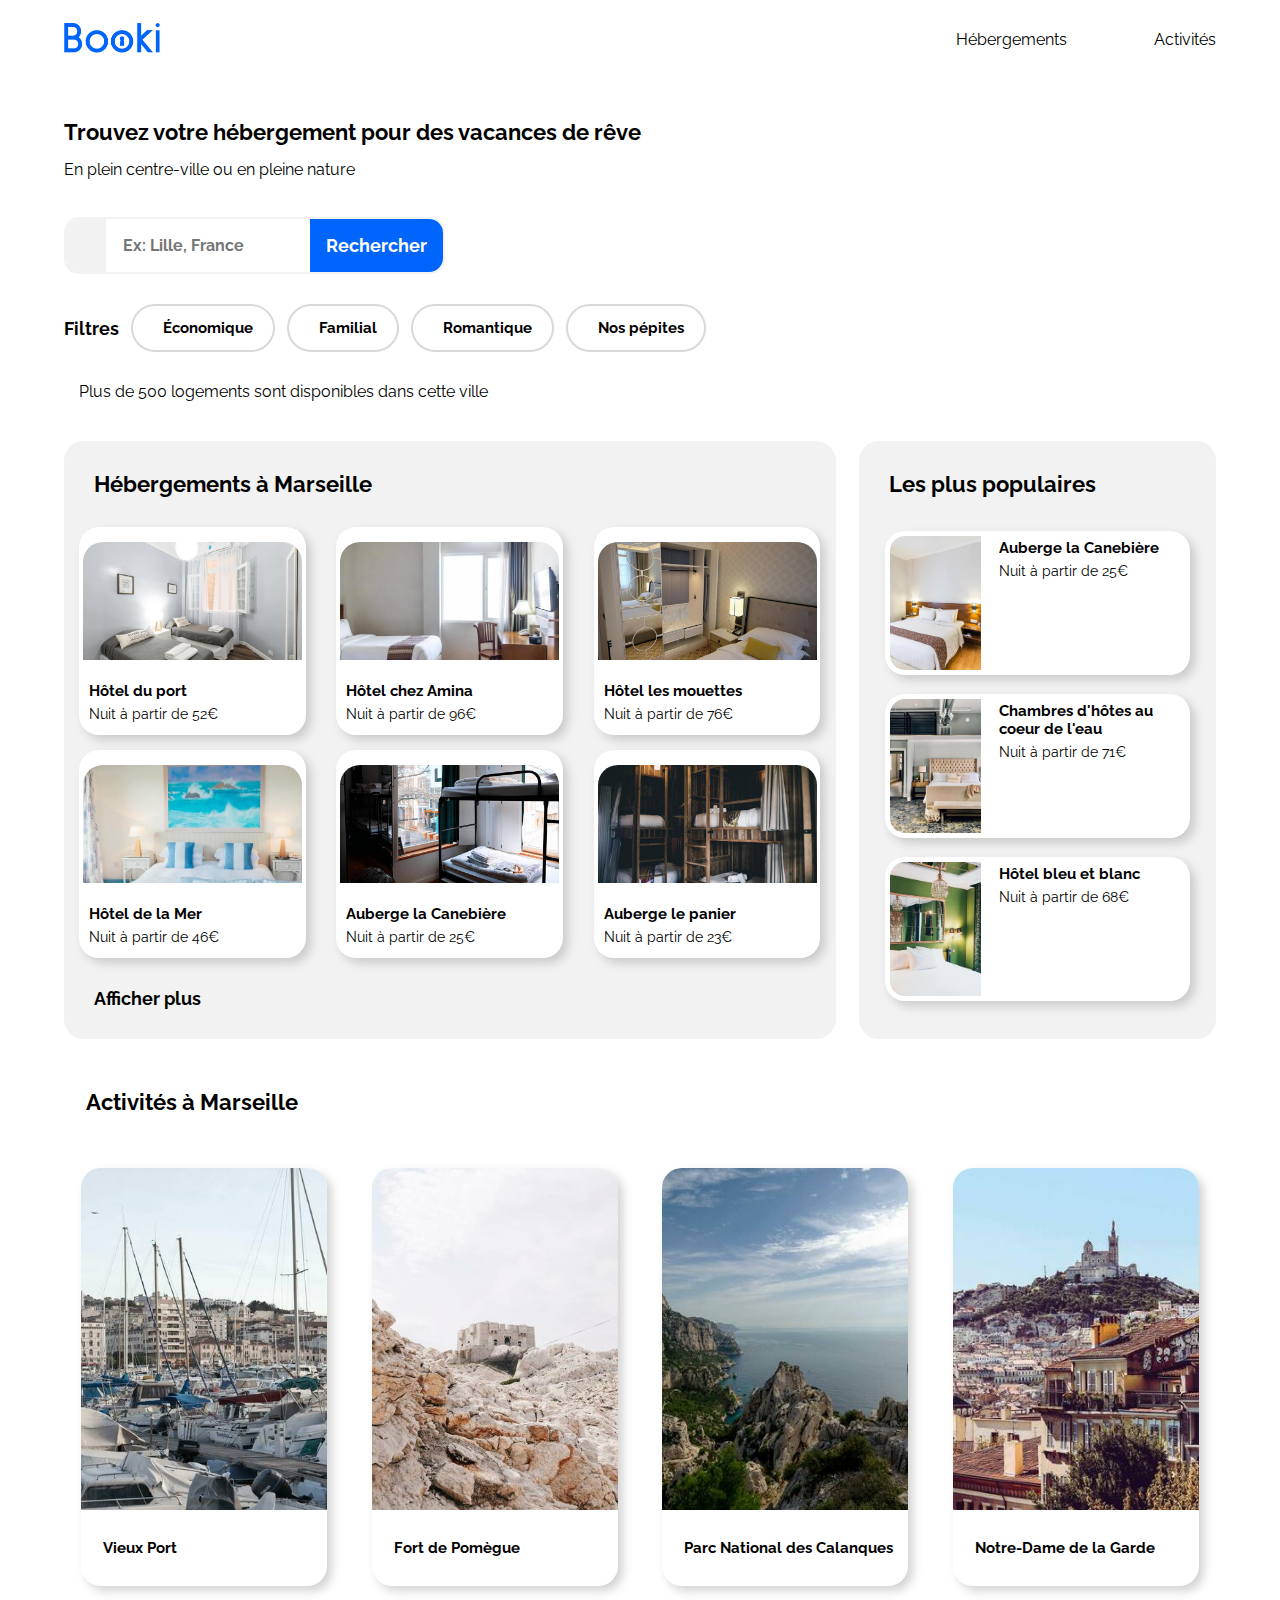
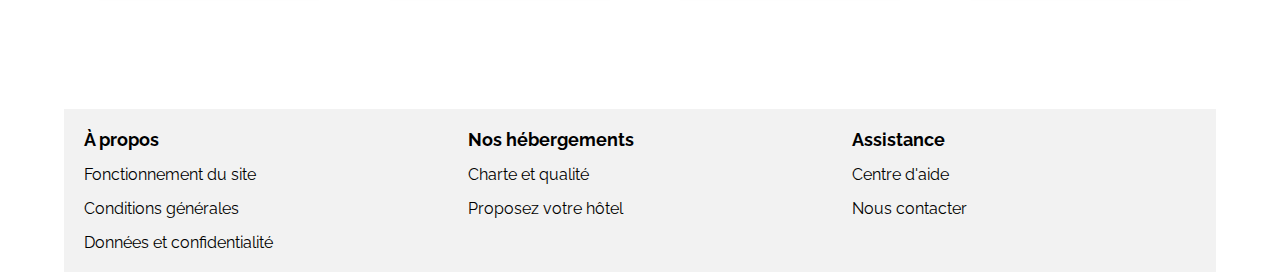
==== commit f539e3c0: "Site terminé, Vérification du code done, AVANT envoie au mentor." ====
--- a/index_P1.html
+++ b/index_P1.html
@@ -5,7 +5,7 @@
     <head>
         <meta charset="UTF-8">
         <meta name="viewport" content="width=device-width, initial-scale=1.0">
-        <title>Accueil - Booki à changer <!--titre à modifier--></title>
+        <title>Booki - Hébergements et activités</title>
         <link href="styles_P1.css" rel="stylesheet"/>
         <link rel="preconnect" href="https://fonts.googleapis.com">
         <link rel="preconnect" href="https://fonts.gstatic.com" crossorigin>
@@ -13,9 +13,7 @@
         <link rel="stylesheet" href="https://cdnjs.cloudflare.com/ajax/libs/font-awesome/6.4.0/css/all.min.css" integrity="sha512-iecdLmaskl7CVkqkXNQ/ZH/XLlvWZOJyj7Yy7tcenmpD1ypASozpmT/E0iPtmFIB46ZmdtAc9eNBvH0H/ZpiBw==" crossorigin="anonymous" referrerpolicy="no-referrer" />
 
     </head>
-
     <body>
-
         <header>
             <nav class="nav_barre">
                 <div>
@@ -29,14 +27,12 @@
                 </ul>
             </nav>
         </header>
-
-
         <main>
             <section class="section-1">
                 <div>
-                    <h1>Trouvez votre hébergement pour des vacances de rêve</h1><br>
-                    <p>En plein centre-ville ou en pleine nature</p>
-                </div><br><br>
+                    <h1>Trouvez votre hébergement pour des vacances de rêve</h1>
+                    <p>En plein centre-ville ou en pleine nature</p><br>
+                </div><br>
                 <form method="get">
                     <i class="fa-solid icon-black fa-location-dot fa-lg"></i>
                     <label for="ville"></label>
@@ -46,7 +42,7 @@
                         <input type="submit" value=""/>
                         <i class="fa-solid fa-magnifying-glass fa-lg"></i>
                     </div>
-                </form><br><br>
+                </form>
 
                 <div class="mes-filtres">
                     <h2>Filtres</h2>
@@ -58,7 +54,7 @@
                         <button type="button"><i class="fa-solid icon-blue fa-heart fa-lg"></i>Romantique</button>
                         <button type="button"><i class="fa-solid icon-blue fa-fire fa-lg"></i>Nos pépites</button>
                     </div> 
-                </div><br>
+                </div>
 
                 <div class="point-info">
                     <i class="fa-solid icon-blue fa-circle-info fa-lg" style="color: #c2d8ff;"></i>
@@ -66,9 +62,7 @@
                 </div>
             </section>
 
-
             <section class="section-2">
-                
                 <article id="hebergements">
                     <h1>Hébergements à Marseille</h1>
                     <div class="card-photos-hotels">
@@ -123,8 +117,6 @@
                     </div>
                     <h2>Afficher plus</h2>
                 </article>
-
-
                 <aside>
                     <div class="title-right">
                         <h1>Les plus populaires</h1>
@@ -187,26 +179,23 @@
                 </div>
             </section>
         </main>
-
         <footer>
-            <div class="div-du-footer">
+            <div class="div-footer">
                 <h2>À propos</h2>
                 <p>Fonctionnement du site</p>
                 <p>Conditions générales</p>
                 <p>Données et confidentialité</p>
             </div>
-            <div class="div-du-footer">
+            <div class="div-footer">
                 <h2>Nos hébergements</h2>
                 <p>Charte et qualité</p>
                 <p>Proposez votre hôtel</p>
             </div>
-            <div class="div-du-footer">
+            <div class="div-footer">
                 <h2>Assistance</h2>
                 <p>Centre d'aide</p>
                 <p>Nous contacter</p>
             </div>    
         </footer>
-    
     </body>
-
     </html>--- a/styles_P1.css
+++ b/styles_P1.css
@@ -8,6 +8,10 @@
     margin:auto;
 }
 
+main {
+    padding-bottom: 30px;
+}
+
 h1 {
     font-size: 22px;
     font-weight: 700;
@@ -24,7 +28,7 @@
 }
 
 h4 {
-    font-size: 16px;
+    font-size: 15.4px;
     font-weight: 700;
 }
 
@@ -45,8 +49,6 @@
     color: #f5f5f5;
 }
 
-
-/* barre de navigation - FlexBox*/
 .logo {
     height: 30px;
 }
@@ -82,14 +84,16 @@
     color: black;
 }
 
-/* SECTION 1 */
 .section-1 {
     width: 90%;
     margin: auto;
     padding-top: 40px;
 }
 
-/* Formulaire de recherche */
+.section-1 h1 {
+    padding-bottom: 15px;
+}
+
 form {
     width: 377px;
     display: flex;
@@ -109,10 +113,7 @@
     background-color: #F2F2F2;
     border-top-left-radius: 13px;
     border-bottom-left-radius: 13px;
-    padding-top: 25px;
-    padding-left: 20px;
-    padding-right: 20px;
-    padding-bottom: 25px;
+    padding: 25px 20px 25px 20px;
 }
 
 .cta {
@@ -127,14 +128,8 @@
     width: 38%;
 }
 
-
-/*Filtres de recherche*/
-
 .mes-filtres button {
-    padding-left: 20px;
-    padding-right: 20px;
-    padding-bottom: 13px;
-    padding-top: 13px;
+    padding: 13px 20px 13px 20px;
     background: white;
     border-radius: 40px;
     font-family: 'Raleway', sans-serif;
@@ -154,46 +149,59 @@
 .mes-filtres {
     display: flex;
     flex-direction: row; 
-    gap: 6px;
+    gap: 12px;
     align-items: center;
     font-weight: 800;
+    padding: 30px 0px 30px 0px;
+}
+
+.filtre-flexbox {
+    display: flex;
+    gap: 12px;
 }
 
 .mes-filtres i {
-    padding-right: 12px;
-}
-
-/*Point information*/
+    padding-right: 10px;
+}
+
 .point-info {
     display: flex;
     flex-direction: row;
     align-items: center;
-    padding-bottom: 40px;
+    padding-bottom: 20px;
 }
 
 .point-info p {
     padding-left: 15px;
 }
 
-/* SECTION 2 - HEBERGEMENTS MARSEILLE */ 
+.section-2 {
+    width: 90%;
+    display: flex;
+    flex-direction: row;
+    justify-content: space-between;
+    flex-wrap: wrap;
+    margin: auto;
+    padding-top: 20px;
+}
 
 article {
     width: 67%;
     display: flex;
     flex-direction: column;
     align-items: flex-start;
-    justify-content: space-around;
     background-color: #F2F2F2;
     border-radius: 20px;
 }
 
 article h1, article h2 {
     margin: 30px;
+    padding: inherit;
 }
 
 .card-photos-hotels a {
     width: 30%;
-    height: 207px;
+    height: 208px;
     display: flex;
     flex-direction: column;
     border: none;
@@ -213,7 +221,7 @@
 }
 
 .card-photos-hotels {
-    width: 96%;
+    width: 98%;
     display: flex;
     flex-direction: row;
     gap: 15px;
@@ -232,12 +240,10 @@
     flex-direction: column;
     justify-content: space-between;
     align-items: flex-start;
-    margin: 8px;
-    padding-left: 8px;
+    margin: 7px;
+    padding-left: 3px;
     gap: 6px;
 }
-
-/* SECTION 2 - DROITE */
 
 aside {
     width: 31%;
@@ -246,14 +252,15 @@
     display: flex;
     flex-direction: column;
     align-items: center;
-    justify-content: space-around;
+    justify-content: space-between;
 }
 
 .card-droite {
     width: 95%;
-    height: 492px;
+    height: 490px;
     display: flex; 
-    flex-direction: column; 
+    flex-direction: column;
+    padding-bottom: 28px;
 }
 
 .droite-card {
@@ -261,7 +268,6 @@
     height: 144px;
     display: flex;
     flex-direction: row;
-    border: none;
     border-radius: 20px;
     background-color: white;
     box-shadow: 5px 5px 10px rgba(144, 144, 142, 0.4);
@@ -273,8 +279,7 @@
     object-fit: cover;
     width: 30%;
     height: 93%;
-    padding-top: 5px;
-    padding-left: 5px;
+    padding: 5px 0px 5px 5px;
     border-bottom-left-radius: 20px;
     border-top-left-radius: 20px;
 }
@@ -283,7 +288,7 @@
     display: flex;
     flex-direction: column;
     align-items: flex-start;
-    padding-left: 15px;
+    padding-left: 10px;
     justify-content: space-between;
     margin: 8px;
 }
@@ -300,34 +305,22 @@
     flex-direction: row;
     align-items: center;
     justify-content: space-between;
-    padding-right: 20px;
-    padding-left: 20px;
-    padding-top: 15px;
-}
-
-/* FLEXBOX SECTION 2 DES DEUX PARTIES */
-
-.section-2 {
-    width: 90%;
-    display: flex;
-    flex-direction: row;
-    justify-content: space-between;
-    flex-wrap: wrap;
-    margin: auto;
-    padding-top: 30px;
-}
-
-/* SECTION 3 - ACTIVITES MARSEILLE */
+    padding: 30px 20px 0px 20px;
+}
 
 .section-3 {
-    width: 88%;
+    width: 92%;
     height: 520px;
     display: flex;
     flex-direction: column;
     margin: auto;
     align-items: flex-start;
     justify-content: space-around;
-    padding: 50px;
+    padding: 50px 0px 70px 0px;
+}
+
+.section-3 h1 {
+    padding: 0px 0px 30px 35px;
 }
 
 .liens-activites {
@@ -343,7 +336,7 @@
 .liens-activites img {
     object-fit: cover;
     width: 100%;
-    height: 85%;
+    height: 82%;
     border-top-left-radius: 20px;
     border-top-right-radius: 20px;
 }
@@ -351,17 +344,16 @@
 .photos-titres-section3 {
     display:flex;
     flex-wrap: wrap;
-    width: 24%;
+    width: 22%;
     height: 100%;
     box-shadow: 5px 5px 10px rgba(144, 144, 142, 0.4);
     border-radius: 20px;
 }
 
-.photos-titres-section3 p, .photos-titres-section3 h4 {
-    padding-left: 20px;
-}
-
-/*Footer*/
+.photos-titres-section3 h4 {
+    padding-left: 7px;
+    margin: 15px;
+}
 
 footer {
     width: 90%;
@@ -372,7 +364,7 @@
     margin:auto;
 }
 
-.div-du-footer {
+.div-footer {
     padding: 20px;
     width: 100%;
     display: flex;
@@ -380,20 +372,16 @@
     align-items: flex-start;
 }
 
-.div-du-footer h2, .div-du-footer p {
+.div-footer h2, .div-footer p {
     padding-bottom: 15px;
 }
 
-/* RESPONSIVE LARGE DESKTOP */
 
 @media all and (min-width: 1440px){
     body {
         width: 1440px;
     }
-
-}
-
-/* RESPONSIVE DESKTOP */ 
+}
 
 @media all and (min-width: 768px) {
     .cta-magnifying-glass {
@@ -401,19 +389,11 @@
     }
 }
 
-/* RESPONSIVE TABLETTE */
-
 @media all and (min-width: 768px) and (max-width: 1024px) {    
     h3 {
         font-size: 16px;
     }
 
-    .mes-filtres {
-        flex-direction: row;
-        align-items: center;
-        gap: 6px;
-    }
-
     .section-2 {
         flex-direction: column;
         gap: 50px;
@@ -429,21 +409,18 @@
 
     .title-right {
         width: 93%;
+        padding: 20px 20px 0px 20px
     }
 
     aside {
         width: 100%;
         height: 252px;
-        justify-content: space-around;
         align-items: flex-start;
-        padding-top: 10px;
     }
 
     .card-droite {
         width: 100%;
-        justify-content: space-around;
-        margin: auto;
-        flex-wrap: wrap;
+        padding-bottom: inherit;
     }
 
     .droite-card {
@@ -457,8 +434,12 @@
 
     .section-3 {
         padding-top: 50px;
-        width: 90%;
+        width: 85%;
         height: 390px;
+    }
+
+    .section-3 h1 {
+        padding: 0px;
     }
 
     .photos-titres-section3 {
@@ -476,9 +457,6 @@
     }
 }
 
-
-/* RESPONSIVE MOBILE */
-
 @media all and (max-width: 768px) {    
     h3 {
         font-size: 14px;
@@ -492,7 +470,6 @@
         height: 115px;
         width: 100%;
         flex-direction: column;
-        justify-content: space-around;
     }
 
     .nav_barre div {
@@ -508,7 +485,6 @@
     li {
         width: 50%;
         display: inline-flex;
-        align-items: center;
         justify-content: space-around;
     }
 
@@ -518,13 +494,11 @@
 
     li :hover {
         width: 100%;
-        color: #0065FC;
         border-bottom: 2px #0065FC solid;
         border-top: none;
         display: inline-flex;
         justify-content: space-around;
-        padding-bottom: 13px; 
-        padding-top: inherit;
+        padding: 0px 0px 13px 0px
     }
 
     form {
@@ -544,7 +518,7 @@
         height: 52px;
         color: #ffffff;
         background-color: #0065FC;
-        border-radius: 15px;
+        border-radius: 13px;
         border: none;
     }
 
@@ -554,24 +528,18 @@
 
     .fa-magnifying-glass {
         color: #ffffff;
-        padding-top: 25px;
-        padding-bottom: 25px;
-        padding-left: 17px;
-        padding-right: 20px;
+        padding: 25px 20px 25px 17px;
     }
 
     .mes-filtres {
         flex-direction: column;
         align-items: flex-start;
         height: 161px;
-        width: 100%;
         justify-content: space-around;
     }
 
     .filtre-flexbox{
         width: 100%;
-        display: flex;
-        justify-content: space-between;
     }
 
     button {
@@ -590,7 +558,7 @@
 
     aside {
         width: 100%;
-        height: 569px;
+        height: 579px;
         border-radius: inherit;
     }
 
@@ -601,27 +569,24 @@
 
     .title-right {
         width: 90%;
+        padding-bottom: 20px;
     }
 
     .card-droite {
         width: 100%;
-        margin: auto;
-        flex-direction: column;
-    }
-
-    .droite-card {
-        width: 90%;
     }
 
     .card-photos-hotels {
-        display: flex;
         width: 92%;
         flex-direction: column;
     }
 
     .card-photos-hotels a {
         width: 100%;
-        height: 207px;
+    }
+
+    .text-card {
+        padding-left: 10px;
     }
 
     .section-3 {
@@ -631,12 +596,14 @@
         height: 975px;
     }
 
+    .section-3 h1 {
+        padding: inherit;
+    }
+
     .liens-activites {
         width: 98%;
         height: 90%;
         flex-direction: column;
-        justify-content: space-around;
-        margin: inherit;
     }
 
     .photos-titres-section3 {
@@ -655,7 +622,7 @@
         padding-left: 25px;
     }
 
-    .div-du-footer h2, .div-du-footer p {
+    .div-footer h2, .div-footer p {
         padding-bottom: inherit;
     }
 
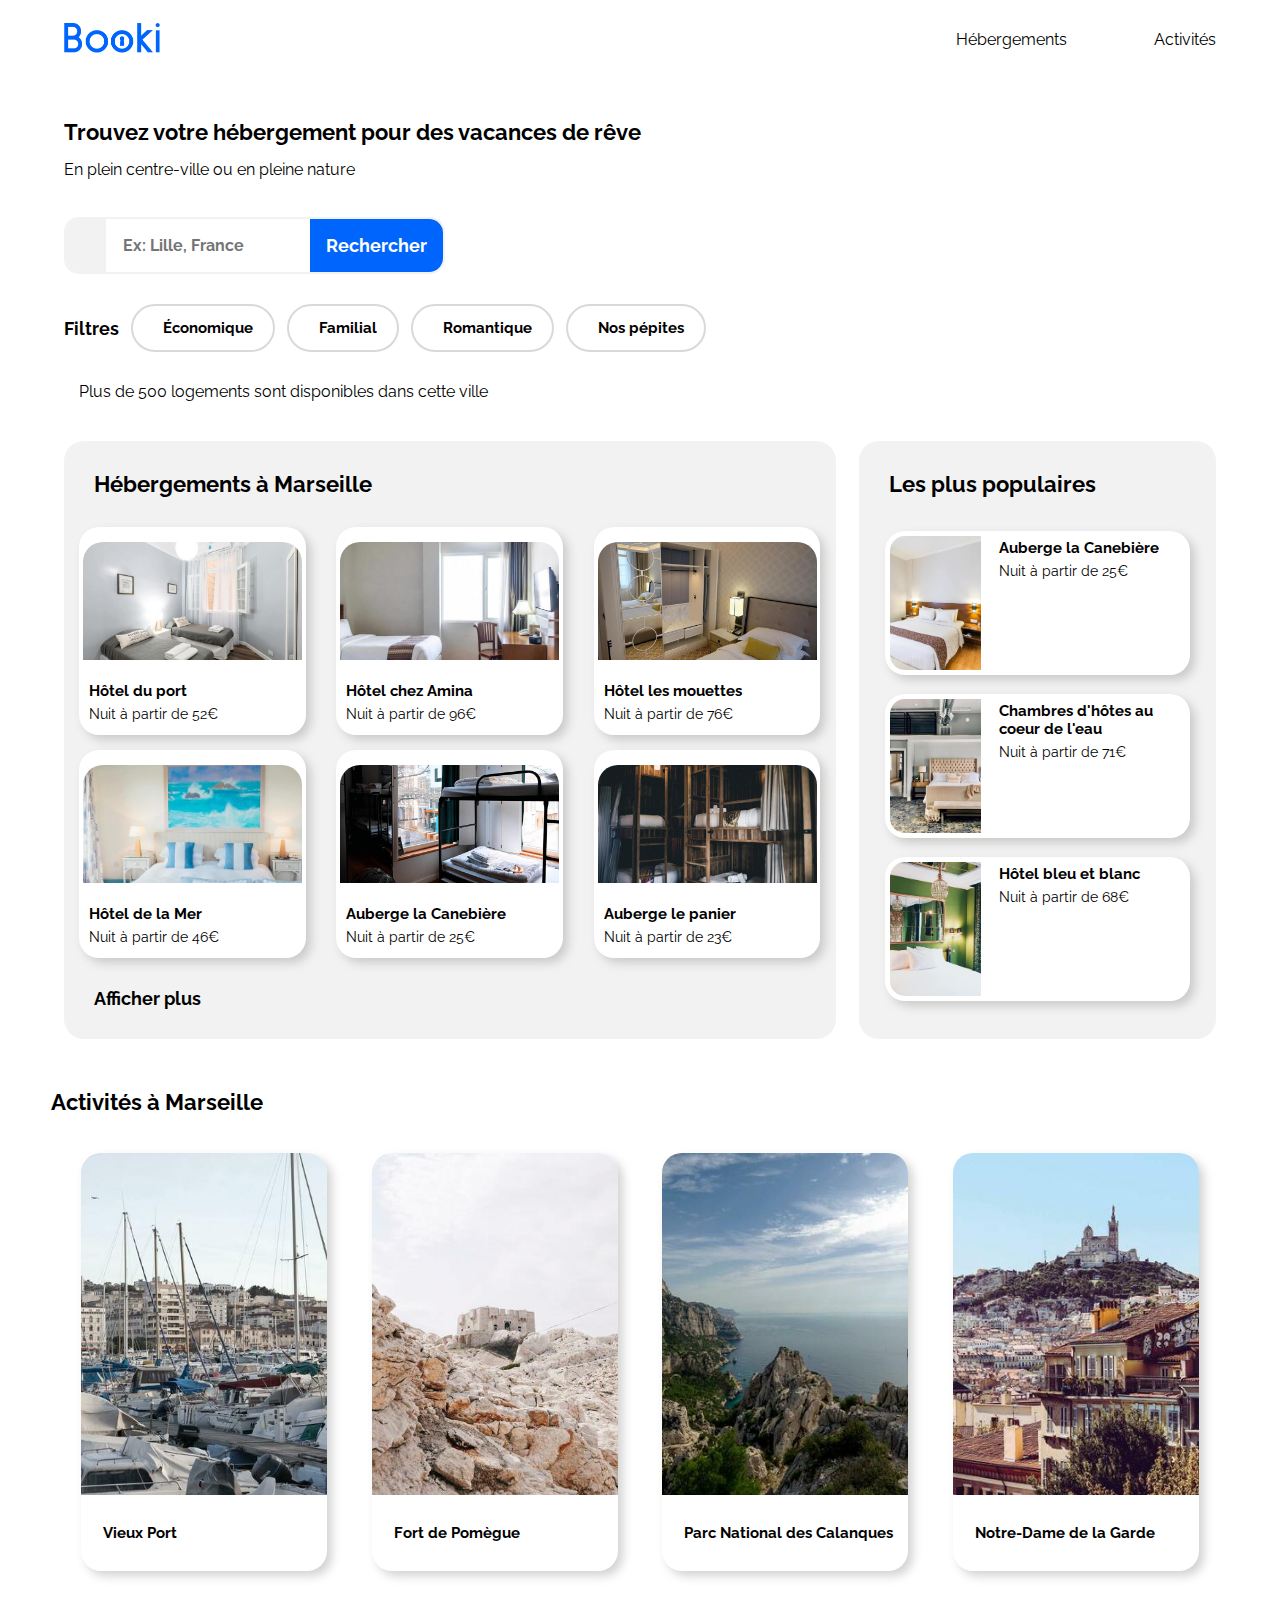
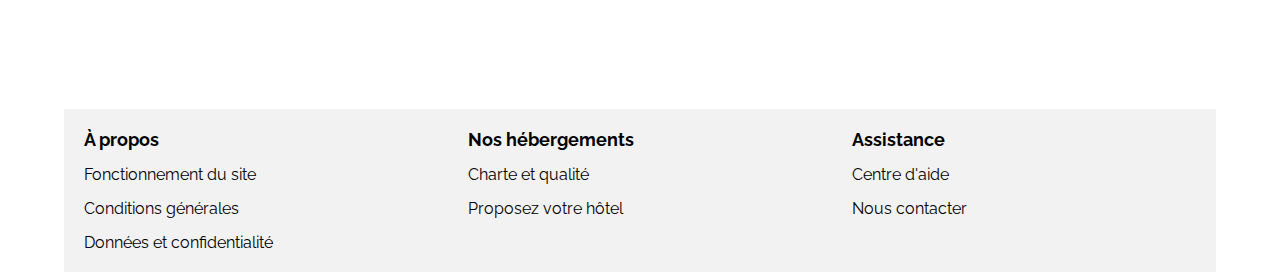
==== commit aa1ecd94: "Changements après vérification à l'examinateur de code. Changement des titres h1, h2 ..." ====
--- a/index_P1.html
+++ b/index_P1.html
@@ -6,11 +6,11 @@
         <meta charset="UTF-8">
         <meta name="viewport" content="width=device-width, initial-scale=1.0">
         <title>Booki - Hébergements et activités</title>
-        <link href="styles_P1.css" rel="stylesheet"/>
+        <link href="styles_P1.css" rel="stylesheet">
         <link rel="preconnect" href="https://fonts.googleapis.com">
         <link rel="preconnect" href="https://fonts.gstatic.com" crossorigin>
         <link href="https://fonts.googleapis.com/css2?family=Raleway&display=swap" rel="stylesheet">
-        <link rel="stylesheet" href="https://cdnjs.cloudflare.com/ajax/libs/font-awesome/6.4.0/css/all.min.css" integrity="sha512-iecdLmaskl7CVkqkXNQ/ZH/XLlvWZOJyj7Yy7tcenmpD1ypASozpmT/E0iPtmFIB46ZmdtAc9eNBvH0H/ZpiBw==" crossorigin="anonymous" referrerpolicy="no-referrer" />
+        <link rel="stylesheet" href="https://cdnjs.cloudflare.com/ajax/libs/font-awesome/6.4.0/css/all.min.css" integrity="sha512-iecdLmaskl7CVkqkXNQ/ZH/XLlvWZOJyj7Yy7tcenmpD1ypASozpmT/E0iPtmFIB46ZmdtAc9eNBvH0H/ZpiBw==" crossorigin="anonymous" referrerpolicy="no-referrer">
 
     </head>
     <body>
@@ -18,7 +18,7 @@
             <nav class="nav_barre">
                 <div>
                     <a href="index_P1.html">
-                        <img src="images/logo/Booki.png" alt="logo de l'entreprise Booki" class="logo"/>
+                        <img src="images/logo/Booki.png" alt="logo de l'entreprise Booki" class="logo">
                     </a>
                 </div>
                 <ul class="onglets">
@@ -37,15 +37,15 @@
                     <i class="fa-solid icon-black fa-location-dot fa-lg"></i>
                     <label for="ville"></label>
                     <input class="border" type="text" name="ville" id="ville" placeholder="Ex: Lille, France" size="25" maxlength="25">
-                    <input class="cta" type="submit" value="Rechercher"/>
+                    <input class="cta" type="submit" value="Rechercher">
                     <div class="cta-magnifying-glass">
-                        <input type="submit" value=""/>
+                        <input type="submit" value="">
                         <i class="fa-solid fa-magnifying-glass fa-lg"></i>
                     </div>
                 </form>
 
                 <div class="mes-filtres">
-                    <h2>Filtres</h2>
+                    <h3>Filtres</h3>
                     <div class="filtre-flexbox">
                         <button type="button"><i class="fa-solid icon-blue fa-money-bill-wave filter-color fa-lg"></i>Économique</button>
                         <button type="button"><i class="fa-solid icon-blue fa-person fa-lg"></i>Familial</button>
@@ -64,90 +64,90 @@
 
             <section class="section-2">
                 <article id="hebergements">
-                    <h1>Hébergements à Marseille</h1>
+                    <h2>Hébergements à Marseille</h2>
                     <div class="card-photos-hotels">
                         <a href="#" class="card1">
-                            <img src="images/herbergements/fred-kleber.jpg" alt="Hôtel du port à Marseille"/>
+                            <img src="images/herbergements/fred-kleber.jpg" alt="Hôtel du port à Marseille">
                             <div class="text-card">
-                                <h4>Hôtel du port</h4>
+                                <h5>Hôtel du port</h5>
                                 <p>Nuit à partir de 52€</p>
                                 <div><i class="fa-solid icon-blue fa-star fa-sm"></i><i class="fa-solid icon-blue fa-star fa-sm"></i><i class="fa-solid icon-blue fa-star fa-sm"></i><i class="fa-solid icon-blue fa-star fa-sm icon-blue"></i><i class="fa-solid fa-star fa-sm icon-grey"></i></div>
                             </div>
                         </a>
                         <a href="#" class="card2">
-                            <img src="images/herbergements/febrian-zakaria.jpg" alt="Hôtel chez Amina à Marseille"/>
+                            <img src="images/herbergements/febrian-zakaria.jpg" alt="Hôtel chez Amina à Marseille">
                             <div class="text-card">
-                                <h4>Hôtel chez Amina</h4>
+                                <h5>Hôtel chez Amina</h5>
                                 <p>Nuit à partir de 96€</p>
                                 <div><i class="fa-solid icon-blue fa-star fa-sm"></i><i class="fa-solid icon-blue fa-star fa-sm"></i><i class="fa-solid icon-blue fa-star fa-sm"></i><i class="fa-solid icon-blue fa-star fa-sm"></i><i class="fa-solid fa-star fa-sm icon-grey"></i></div>
                             </div>
                         </a>
                         <a href="#" class="card3">
-                            <img src="images/herbergements/reisetopia.jpg" alt="Hôtel les mouettes à Marseille"/>
+                            <img src="images/herbergements/reisetopia.jpg" alt="Hôtel les mouettes à Marseille">
                             <div class="text-card">
-                                <h4>Hôtel les mouettes</h4>
+                                <h5>Hôtel les mouettes</h5>
                                 <p>Nuit à partir de 76€</p>
                                 <div><i class="fa-solid icon-blue fa-star fa-sm"></i><i class="fa-solid icon-blue fa-star fa-sm"></i><i class="fa-solid icon-blue fa-star fa-sm"></i><i class="fa-solid icon-blue fa-star fa-sm"></i><i class="fa-solid fa-star fa-sm icon-grey"></i></div>
                             </div>
                         </a>
                         <a href="#" class="card4">
-                            <img src="images/herbergements/annie-spratt.jpg" alt="Hôtel de la mer à Marseille"/>
+                            <img src="images/herbergements/annie-spratt.jpg" alt="Hôtel de la mer à Marseille">
                             <div class="text-card">    
-                                <h4>Hôtel de la Mer</h4>
+                                <h5>Hôtel de la Mer</h5>
                                 <p>Nuit à partir de 46€</p>
                                 <div><i class="fa-solid icon-blue fa-star fa-sm"></i><i class="fa-solid icon-blue fa-star fa-sm"></i><i class="fa-solid icon-blue fa-star fa-sm"></i><i class="fa-solid icon-blue fa-star fa-sm"></i><i class="fa-solid fa-star fa-sm icon-grey"></i></div>
                             </div>
                         </a>
                         <a href="#" class="card5">
-                            <img src="images/herbergements/marcus-loke.jpg" alt="Auberge de la Canebière"/>
+                            <img src="images/herbergements/marcus-loke.jpg" alt="Auberge de la Canebière">
                             <div class="text-card">    
-                                <h4>Auberge la Canebière</h4>
+                                <h5>Auberge la Canebière</h5>
                                 <p>Nuit à partir de 25€</p>
                                 <div><i class="fa-solid icon-blue fa-star fa-sm"></i><i class="fa-solid icon-blue fa-star fa-sm"></i><i class="fa-solid icon-blue fa-star fa-sm"></i><i class="fa-solid icon-blue fa-star fa-sm"></i><i class="fa-solid fa-star fa-sm icon-grey"></i></div>
                             </div>
                             </a>
                         <a href="#" class="card6">
-                            <img src="images/herbergements/nicate-lee.jpg" alt="Auberge le panier à Marseille"/>
+                            <img src="images/herbergements/nicate-lee.jpg" alt="Auberge le panier à Marseille">
                             <div class="text-card">    
-                                <h4>Auberge le panier</h4>
+                                <h5>Auberge le panier</h5>
                                 <p>Nuit à partir de 23€</p>
                                 <div><i class="fa-solid icon-blue fa-star fa-sm"></i><i class="fa-solid icon-blue fa-star fa-sm"></i><i class="fa-solid icon-blue fa-star fa-sm"></i><i class="fa-solid icon-blue fa-star fa-sm"></i><i class="fa-solid fa-star fa-sm icon-grey"></i></div>
                             </div>
                         </a>
                     </div>
-                    <h2>Afficher plus</h2>
+                    <h3>Afficher plus</h3>
                 </article>
                 <aside>
                     <div class="title-right">
-                        <h1>Les plus populaires</h1>
+                        <h2>Les plus populaires</h2>
                         <i class="fa-solid icon-blue fa-chart-line fa-xl"></i>
                     </div>
                     <div class="card-droite">
                         <a href="#" class="droite-card">
-                            <img src="images/herbergements/febrian-zakaria2.jpg" alt="Hôtel bleu et blanc à Marseille"/>
+                            <img src="images/herbergements/febrian-zakaria2.jpg" alt="Hôtel bleu et blanc à Marseille">
                             <div class="texte-card-droite">   
                                 <div>
-                                    <h4>Auberge la Canebière</h4>
+                                    <h5>Auberge la Canebière</h5>
                                     <p>Nuit à partir de 25€</p>
                                 </div>
                                 <div><i class="fa-solid icon-blue fa-star fa-sm "></i><i class="fa-solid icon-blue fa-star fa-sm"></i><i class="fa-solid icon-blue fa-star fa-sm"></i><i class="fa-solid icon-blue fa-star fa-sm"></i><i class="fa-solid fa-star fa-sm icon-grey"></i></div>
                             </div> 
                         </a>
                         <a href="#" class="droite-card">
-                            <img src="images/herbergements/aw-creative.jpg" alt="Chambres d'hôtes au coeur de l'eau à Marseille"/>
+                            <img src="images/herbergements/aw-creative.jpg" alt="Chambres d'hôtes au coeur de l'eau à Marseille">
                             <div class="texte-card-droite">   
                                 <div>
-                                    <h4>Chambres d'hôtes au coeur de l'eau</h4>
+                                    <h5>Chambres d'hôtes au coeur de l'eau</h5>
                                     <p>Nuit à partir de 71€</p>
                                 </div>
                                 <div><i class="fa-solid icon-blue fa-star fa-sm"></i><i class="fa-solid icon-blue fa-star fa-sm"></i><i class="fa-solid icon-blue fa-star fa-sm"></i><i class="fa-solid icon-blue fa-star fa-sm"></i><i class="fa-solid fa-star fa-sm icon-grey"></i></div>
                             </div> 
                         </a>
                         <a href="#" class="droite-card">
-                            <img src="images/herbergements/emile-guillemot.jpg" alt="Auberge la Canebière à Marseille"/>
+                            <img src="images/herbergements/emile-guillemot.jpg" alt="Auberge la Canebière à Marseille">
                             <div class="texte-card-droite">
                                 <div>
-                                    <h4>Hôtel bleu et blanc</h4>
+                                    <h5>Hôtel bleu et blanc</h5>
                                     <p>Nuit à partir de 68€</p>
                                 </div>
                                 <div><i class="fa-solid icon-blue fa-star fa-sm"></i><i class="fa-solid icon-blue fa-star fa-sm"></i><i class="fa-solid icon-blue fa-star fa-sm"></i><i class="fa-solid icon-blue fa-star fa-sm"></i><i class="fa-solid fa-star fa-sm icon-grey"></i></div>
@@ -158,41 +158,41 @@
             </section>
 
             <section class="section-3">
-                <h1 id="activites">Activités à Marseille</h1>
+                <h2 id="activites">Activités à Marseille</h2>
                 <div class="liens-activites">
                     <a href="#" class="photos-titres-section3">
-                        <img src="images/activites/reno-laithienne.jpg" alt="Vieux Port de Marseille"/>
-                        <h4>Vieux Port</h4>
-                    </a>
-                    <a href="#" class="photos-titres-section3">
-                        <img src="images/activites/paul-hermann.jpg" alt="Fort de Pomègue à Marseille"/>
-                        <h4>Fort de Pomègue</h4>
-                    </a>
-                    <a href="#" class="photos-titres-section3">
-                        <img src="images/activites/kilyan-sockalingum.jpg" alt="Parc National des Calanques à Marseille"/>
-                        <h4>Parc National des Calanques</h4>
-                    </a>
-                    <a href="#" class="photos-titres-section3">
-                        <img src="images/activites/florian-wehde.jpg" alt="Notre-Dame de la Garde à Marseille"/>
-                        <h4>Notre-Dame de la Garde</h4>
+                        <img src="images/activites/reno-laithienne.jpg" alt="Vieux Port de Marseille">
+                        <h5>Vieux Port</h5>
+                    </a>
+                    <a href="#" class="photos-titres-section3">
+                        <img src="images/activites/paul-hermann.jpg" alt="Fort de Pomègue à Marseille">
+                        <h5>Fort de Pomègue</h5>
+                    </a>
+                    <a href="#" class="photos-titres-section3">
+                        <img src="images/activites/kilyan-sockalingum.jpg" alt="Parc National des Calanques à Marseille">
+                        <h5>Parc National des Calanques</h5>
+                    </a>
+                    <a href="#" class="photos-titres-section3">
+                        <img src="images/activites/florian-wehde.jpg" alt="Notre-Dame de la Garde à Marseille">
+                        <h5>Notre-Dame de la Garde</h5>
                     </a>
                 </div>
             </section>
         </main>
         <footer>
             <div class="div-footer">
-                <h2>À propos</h2>
+                <h3>À propos</h3>
                 <p>Fonctionnement du site</p>
                 <p>Conditions générales</p>
                 <p>Données et confidentialité</p>
             </div>
             <div class="div-footer">
-                <h2>Nos hébergements</h2>
+                <h3>Nos hébergements</h3>
                 <p>Charte et qualité</p>
                 <p>Proposez votre hôtel</p>
             </div>
             <div class="div-footer">
-                <h2>Assistance</h2>
+                <h3>Assistance</h3>
                 <p>Centre d'aide</p>
                 <p>Nous contacter</p>
             </div>    
--- a/styles_P1.css
+++ b/styles_P1.css
@@ -18,16 +18,21 @@
 }
 
 h2 {
+    font-size: 22px;
+    font-weight: 700;
+}
+
+h3 {
     font-size: 18px;
     font-weight: 700;
 }
 
-h3 {
+h4 {
     font-size: 17px;
     font-weight: 700;
 }
 
-h4 {
+h5 {
     font-size: 15.4px;
     font-weight: 700;
 }
@@ -194,7 +199,7 @@
     border-radius: 20px;
 }
 
-article h1, article h2 {
+article h2, article h3 {
     margin: 30px;
     padding: inherit;
 }
@@ -350,7 +355,7 @@
     border-radius: 20px;
 }
 
-.photos-titres-section3 h4 {
+.photos-titres-section3 h5 {
     padding-left: 7px;
     margin: 15px;
 }
@@ -372,7 +377,7 @@
     align-items: flex-start;
 }
 
-.div-footer h2, .div-footer p {
+.div-footer h3, .div-footer p {
     padding-bottom: 15px;
 }
 
@@ -458,7 +463,7 @@
 }
 
 @media all and (max-width: 768px) {    
-    h3 {
+    h4 {
         font-size: 14px;
     }
 
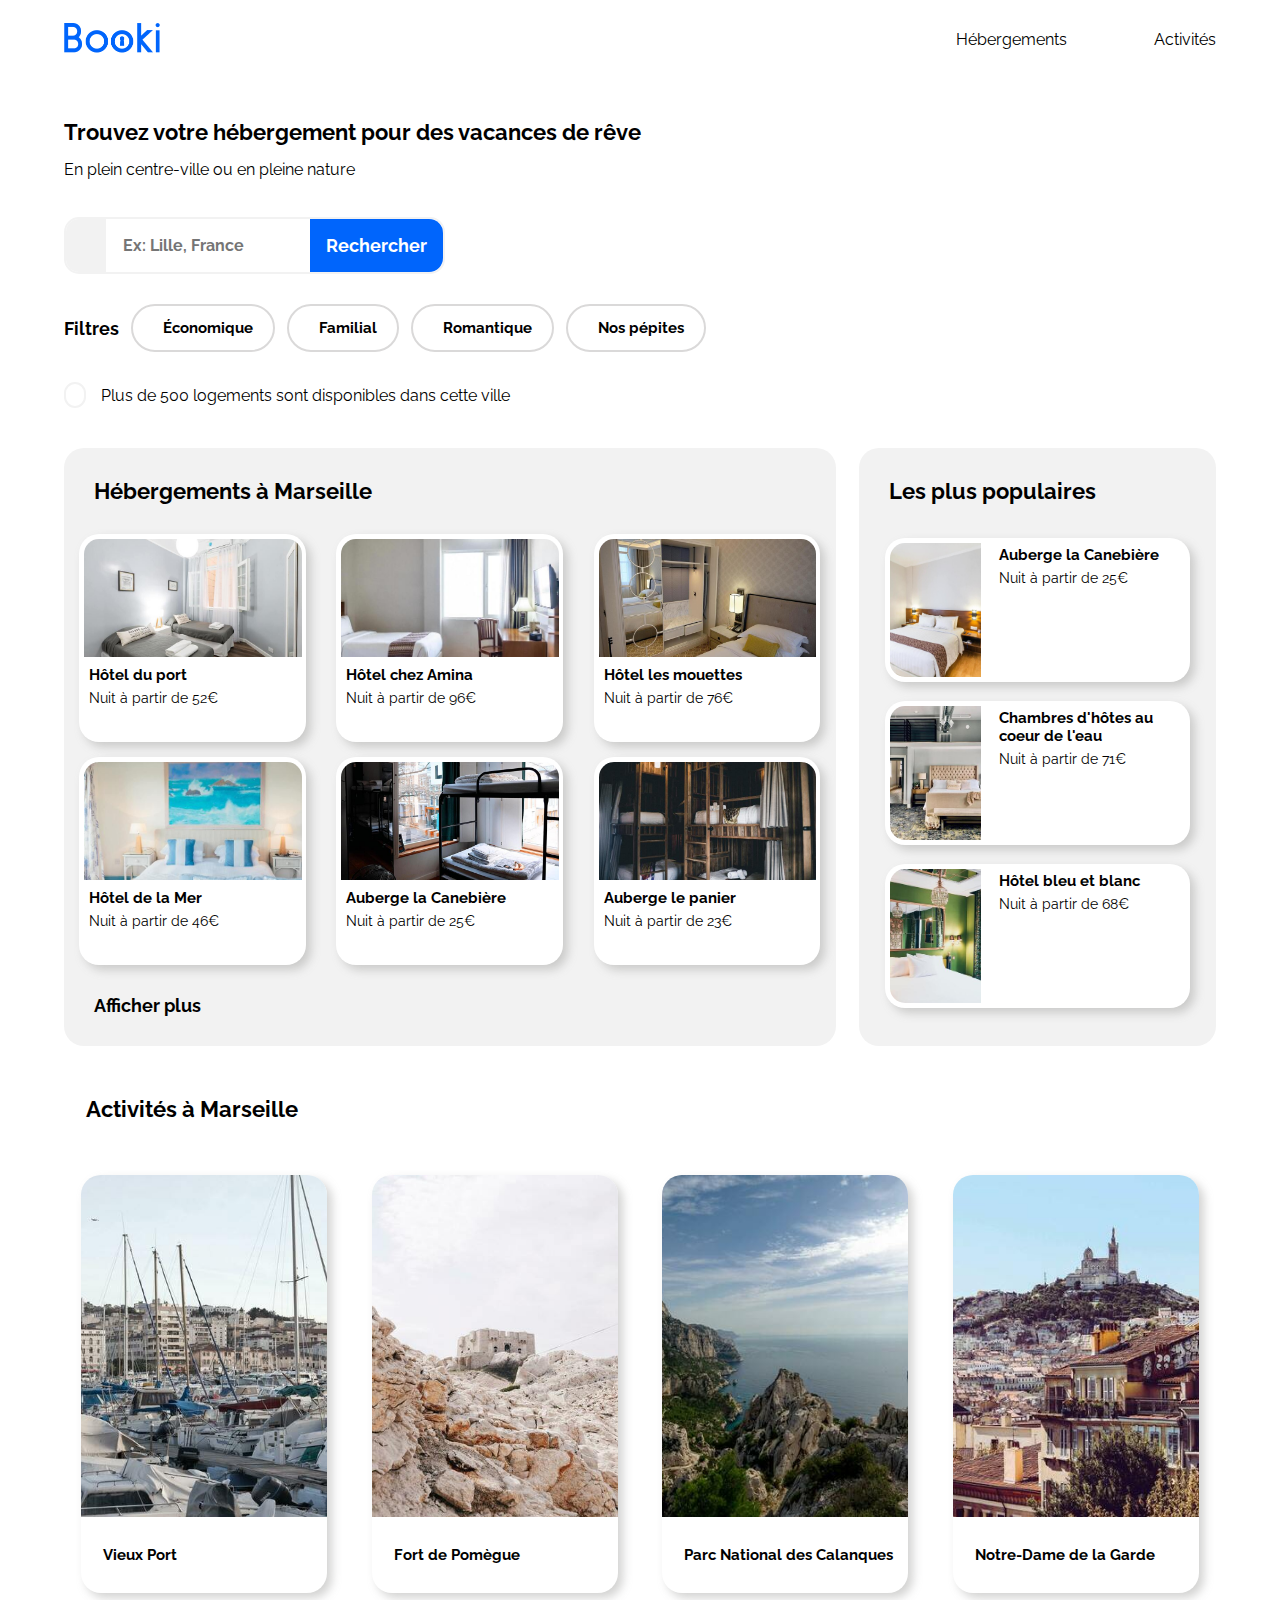
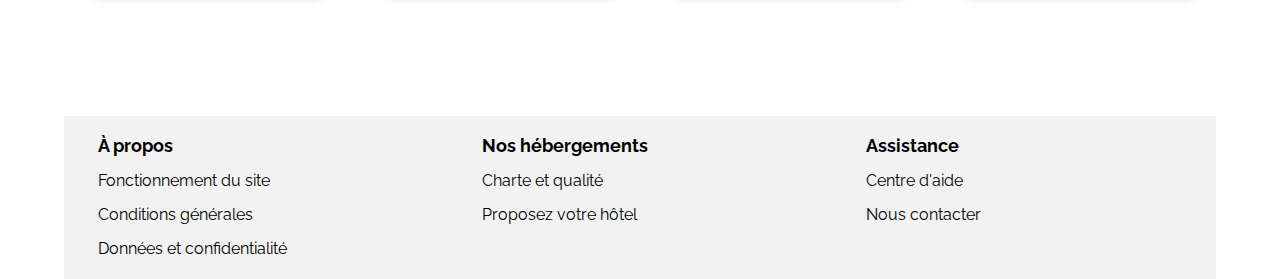
==== commit 5ebb0e3a: "Toujours problème des images à régler dans les cards de la section 2" ====
--- a/index_P1.html
+++ b/index_P1.html
@@ -9,7 +9,7 @@
         <link href="styles_P1.css" rel="stylesheet">
         <link rel="preconnect" href="https://fonts.googleapis.com">
         <link rel="preconnect" href="https://fonts.gstatic.com" crossorigin>
-        <link href="https://fonts.googleapis.com/css2?family=Raleway&display=swap" rel="stylesheet">
+        <link href="https://fonts.googleapis.com/css2?family=Raleway:wght@300;400;500;700&display=swap" rel="stylesheet">
         <link rel="stylesheet" href="https://cdnjs.cloudflare.com/ajax/libs/font-awesome/6.4.0/css/all.min.css" integrity="sha512-iecdLmaskl7CVkqkXNQ/ZH/XLlvWZOJyj7Yy7tcenmpD1ypASozpmT/E0iPtmFIB46ZmdtAc9eNBvH0H/ZpiBw==" crossorigin="anonymous" referrerpolicy="no-referrer">
 
     </head>
@@ -57,101 +57,119 @@
                 </div>
 
                 <div class="point-info">
-                    <i class="fa-solid icon-blue fa-circle-info fa-lg" style="color: #c2d8ff;"></i>
+                    <i class="fa-solid fa-info fa-sm icon-blue"></i>
                     <p>  Plus de 500 logements sont disponibles dans cette ville</p>
                 </div>
             </section>
 
             <section class="section-2">
-                <article id="hebergements">
+                <div class="div-hebergement" id="hebergements">
                     <h2>Hébergements à Marseille</h2>
                     <div class="card-photos-hotels">
                         <a href="#" class="card1">
-                            <img src="images/herbergements/fred-kleber.jpg" alt="Hôtel du port à Marseille">
-                            <div class="text-card">
-                                <h5>Hôtel du port</h5>
-                                <p>Nuit à partir de 52€</p>
-                                <div><i class="fa-solid icon-blue fa-star fa-sm"></i><i class="fa-solid icon-blue fa-star fa-sm"></i><i class="fa-solid icon-blue fa-star fa-sm"></i><i class="fa-solid icon-blue fa-star fa-sm icon-blue"></i><i class="fa-solid fa-star fa-sm icon-grey"></i></div>
-                            </div>
+                            <article>
+                                <img src="images/herbergements/fred-kleber.jpg" alt="Hôtel du port à Marseille">
+                                <div class="text-card">
+                                    <h5>Hôtel du port</h5>
+                                    <p>Nuit à partir de 52€</p>
+                                    <div><i class="fa-solid icon-blue fa-star fa-sm"></i><i class="fa-solid icon-blue fa-star fa-sm"></i><i class="fa-solid icon-blue fa-star fa-sm"></i><i class="fa-solid icon-blue fa-star fa-sm icon-blue"></i><i class="fa-solid fa-star fa-sm icon-grey"></i></div>
+                                </div>
+                            </article>
                         </a>
                         <a href="#" class="card2">
-                            <img src="images/herbergements/febrian-zakaria.jpg" alt="Hôtel chez Amina à Marseille">
-                            <div class="text-card">
-                                <h5>Hôtel chez Amina</h5>
-                                <p>Nuit à partir de 96€</p>
+                            <article>
+                                <img src="images/herbergements/febrian-zakaria.jpg" alt="Hôtel chez Amina à Marseille">
+                                <div class="text-card">
+                                    <h5>Hôtel chez Amina</h5>
+                                    <p>Nuit à partir de 96€</p>
                                 <div><i class="fa-solid icon-blue fa-star fa-sm"></i><i class="fa-solid icon-blue fa-star fa-sm"></i><i class="fa-solid icon-blue fa-star fa-sm"></i><i class="fa-solid icon-blue fa-star fa-sm"></i><i class="fa-solid fa-star fa-sm icon-grey"></i></div>
-                            </div>
+                                </div>
+                            </article>
                         </a>
                         <a href="#" class="card3">
-                            <img src="images/herbergements/reisetopia.jpg" alt="Hôtel les mouettes à Marseille">
-                            <div class="text-card">
-                                <h5>Hôtel les mouettes</h5>
-                                <p>Nuit à partir de 76€</p>
-                                <div><i class="fa-solid icon-blue fa-star fa-sm"></i><i class="fa-solid icon-blue fa-star fa-sm"></i><i class="fa-solid icon-blue fa-star fa-sm"></i><i class="fa-solid icon-blue fa-star fa-sm"></i><i class="fa-solid fa-star fa-sm icon-grey"></i></div>
-                            </div>
+                            <article>
+                                <img src="images/herbergements/reisetopia.jpg" alt="Hôtel les mouettes à Marseille">
+                                <div class="text-card">
+                                    <h5>Hôtel les mouettes</h5>
+                                    <p>Nuit à partir de 76€</p>
+                                    <div><i class="fa-solid icon-blue fa-star fa-sm"></i><i class="fa-solid icon-blue fa-star fa-sm"></i><i class="fa-solid icon-blue fa-star fa-sm"></i><i class="fa-solid icon-blue fa-star fa-sm"></i><i class="fa-solid fa-star fa-sm icon-grey"></i></div>
+                                </div>
+                            </article>
                         </a>
                         <a href="#" class="card4">
-                            <img src="images/herbergements/annie-spratt.jpg" alt="Hôtel de la mer à Marseille">
-                            <div class="text-card">    
-                                <h5>Hôtel de la Mer</h5>
-                                <p>Nuit à partir de 46€</p>
-                                <div><i class="fa-solid icon-blue fa-star fa-sm"></i><i class="fa-solid icon-blue fa-star fa-sm"></i><i class="fa-solid icon-blue fa-star fa-sm"></i><i class="fa-solid icon-blue fa-star fa-sm"></i><i class="fa-solid fa-star fa-sm icon-grey"></i></div>
-                            </div>
+                            <article>
+                                <img src="images/herbergements/annie-spratt.jpg" alt="Hôtel de la mer à Marseille">
+                                <div class="text-card">    
+                                    <h5>Hôtel de la Mer</h5>
+                                    <p>Nuit à partir de 46€</p>
+                                    <div><i class="fa-solid icon-blue fa-star fa-sm"></i><i class="fa-solid icon-blue fa-star fa-sm"></i><i class="fa-solid icon-blue fa-star fa-sm"></i><i class="fa-solid icon-blue fa-star fa-sm"></i><i class="fa-solid fa-star fa-sm icon-grey"></i></div>
+                                </div>
+                            </article>
                         </a>
                         <a href="#" class="card5">
-                            <img src="images/herbergements/marcus-loke.jpg" alt="Auberge de la Canebière">
-                            <div class="text-card">    
-                                <h5>Auberge la Canebière</h5>
-                                <p>Nuit à partir de 25€</p>
-                                <div><i class="fa-solid icon-blue fa-star fa-sm"></i><i class="fa-solid icon-blue fa-star fa-sm"></i><i class="fa-solid icon-blue fa-star fa-sm"></i><i class="fa-solid icon-blue fa-star fa-sm"></i><i class="fa-solid fa-star fa-sm icon-grey"></i></div>
-                            </div>
+                            <article>
+                                <img src="images/herbergements/marcus-loke.jpg" alt="Auberge de la Canebière">
+                                <div class="text-card">    
+                                    <h5>Auberge la Canebière</h5>
+                                    <p>Nuit à partir de 25€</p>
+                                    <div><i class="fa-solid icon-blue fa-star fa-sm"></i><i class="fa-solid icon-blue fa-star fa-sm"></i><i class="fa-solid icon-blue fa-star fa-sm"></i><i class="fa-solid icon-blue fa-star fa-sm"></i><i class="fa-solid fa-star fa-sm icon-grey"></i></div>
+                                </div>
+                            </article>
                             </a>
                         <a href="#" class="card6">
-                            <img src="images/herbergements/nicate-lee.jpg" alt="Auberge le panier à Marseille">
-                            <div class="text-card">    
-                                <h5>Auberge le panier</h5>
-                                <p>Nuit à partir de 23€</p>
-                                <div><i class="fa-solid icon-blue fa-star fa-sm"></i><i class="fa-solid icon-blue fa-star fa-sm"></i><i class="fa-solid icon-blue fa-star fa-sm"></i><i class="fa-solid icon-blue fa-star fa-sm"></i><i class="fa-solid fa-star fa-sm icon-grey"></i></div>
-                            </div>
+                            <article>
+                                <img src="images/herbergements/nicate-lee.jpg" alt="Auberge le panier à Marseille">
+                                <div class="text-card">    
+                                    <h5>Auberge le panier</h5>
+                                    <p>Nuit à partir de 23€</p>
+                                    <div><i class="fa-solid icon-blue fa-star fa-sm"></i><i class="fa-solid icon-blue fa-star fa-sm"></i><i class="fa-solid icon-blue fa-star fa-sm"></i><i class="fa-solid icon-blue fa-star fa-sm"></i><i class="fa-solid fa-star fa-sm icon-grey"></i></div>
+                                </div>
+                            </article>
                         </a>
                     </div>
                     <h3>Afficher plus</h3>
-                </article>
-                <aside>
+                </div>
+                <div class="div-populaires">
                     <div class="title-right">
                         <h2>Les plus populaires</h2>
                         <i class="fa-solid icon-blue fa-chart-line fa-xl"></i>
                     </div>
                     <div class="card-droite">
-                        <a href="#" class="droite-card">
-                            <img src="images/herbergements/febrian-zakaria2.jpg" alt="Hôtel bleu et blanc à Marseille">
-                            <div class="texte-card-droite">   
-                                <div>
-                                    <h5>Auberge la Canebière</h5>
-                                    <p>Nuit à partir de 25€</p>
-                                </div>
+                        <a href="#">
+                            <article>
+                                <img src="images/herbergements/febrian-zakaria2.jpg" alt="Hôtel bleu et blanc à Marseille">
+                                <div class="texte-card-droite">   
+                                    <div>
+                                        <h5>Auberge la Canebière</h5>
+                                        <p>Nuit à partir de 25€</p>
+                                    </div>
                                 <div><i class="fa-solid icon-blue fa-star fa-sm "></i><i class="fa-solid icon-blue fa-star fa-sm"></i><i class="fa-solid icon-blue fa-star fa-sm"></i><i class="fa-solid icon-blue fa-star fa-sm"></i><i class="fa-solid fa-star fa-sm icon-grey"></i></div>
-                            </div> 
-                        </a>
-                        <a href="#" class="droite-card">
-                            <img src="images/herbergements/aw-creative.jpg" alt="Chambres d'hôtes au coeur de l'eau à Marseille">
-                            <div class="texte-card-droite">   
-                                <div>
-                                    <h5>Chambres d'hôtes au coeur de l'eau</h5>
-                                    <p>Nuit à partir de 71€</p>
-                                </div>
-                                <div><i class="fa-solid icon-blue fa-star fa-sm"></i><i class="fa-solid icon-blue fa-star fa-sm"></i><i class="fa-solid icon-blue fa-star fa-sm"></i><i class="fa-solid icon-blue fa-star fa-sm"></i><i class="fa-solid fa-star fa-sm icon-grey"></i></div>
-                            </div> 
-                        </a>
-                        <a href="#" class="droite-card">
-                            <img src="images/herbergements/emile-guillemot.jpg" alt="Auberge la Canebière à Marseille">
-                            <div class="texte-card-droite">
-                                <div>
-                                    <h5>Hôtel bleu et blanc</h5>
-                                    <p>Nuit à partir de 68€</p>
-                                </div>
-                                <div><i class="fa-solid icon-blue fa-star fa-sm"></i><i class="fa-solid icon-blue fa-star fa-sm"></i><i class="fa-solid icon-blue fa-star fa-sm"></i><i class="fa-solid icon-blue fa-star fa-sm"></i><i class="fa-solid fa-star fa-sm icon-grey"></i></div>
-                            </div>
+                                </div>
+                            </article>
+                        </a>
+                        <a href="#">
+                            <article>
+                                <img src="images/herbergements/aw-creative.jpg" alt="Chambres d'hôtes au coeur de l'eau à Marseille">
+                                <div class="texte-card-droite">   
+                                    <div>
+                                        <h5>Chambres d'hôtes au coeur de l'eau</h5>
+                                        <p>Nuit à partir de 71€</p>
+                                    </div>
+                                    <div><i class="fa-solid icon-blue fa-star fa-sm"></i><i class="fa-solid icon-blue fa-star fa-sm"></i><i class="fa-solid icon-blue fa-star fa-sm"></i><i class="fa-solid icon-blue fa-star fa-sm"></i><i class="fa-solid fa-star fa-sm icon-grey"></i></div>
+                                </div>
+                            </article>
+                        </a>
+                        <a href="#">
+                            <article>
+                                <img src="images/herbergements/emile-guillemot.jpg" alt="Auberge la Canebière à Marseille">
+                                <div class="texte-card-droite">
+                                    <div>
+                                        <h5>Hôtel bleu et blanc</h5>
+                                        <p>Nuit à partir de 68€</p>
+                                    </div>
+                                    <div><i class="fa-solid icon-blue fa-star fa-sm"></i><i class="fa-solid icon-blue fa-star fa-sm"></i><i class="fa-solid icon-blue fa-star fa-sm"></i><i class="fa-solid icon-blue fa-star fa-sm"></i><i class="fa-solid fa-star fa-sm icon-grey"></i></div>
+                                </div>
+                            </article>
                         </a>    
                     </div>
                 </aside>
--- a/styles_P1.css
+++ b/styles_P1.css
@@ -119,6 +119,13 @@
     border-top-left-radius: 13px;
     border-bottom-left-radius: 13px;
     padding: 25px 20px 25px 20px;
+}
+
+.fa-info {
+    size: 3px;
+    border: 2px solid #F2F2F2;
+    padding: 11px 9px 11px 9px;
+    border-radius: 80px;
 }
 
 .cta {
@@ -190,7 +197,7 @@
     padding-top: 20px;
 }
 
-article {
+.div-hebergement {
     width: 67%;
     display: flex;
     flex-direction: column;
@@ -199,7 +206,7 @@
     border-radius: 20px;
 }
 
-article h2, article h3 {
+.div-hebergement h2, .div-hebergement h3 {
     margin: 30px;
     padding: inherit;
 }
@@ -218,11 +225,11 @@
 
 .card-photos-hotels img {
     object-fit: cover;
-    margin: auto;
-    width: 96.5%;
+    width: 96%;
     height: 118px;
     border-top-left-radius: 20px;
     border-top-right-radius: 20px;
+    padding: 5px;
 }
 
 .card-photos-hotels {
@@ -245,12 +252,12 @@
     flex-direction: column;
     justify-content: space-between;
     align-items: flex-start;
-    margin: 7px;
+    margin: 0px 7px 7px 7px;
     padding-left: 3px;
     gap: 6px;
 }
 
-aside {
+.div-populaires {
     width: 31%;
     background-color:#F2F2F2;
     border-radius: 20px;
@@ -266,9 +273,10 @@
     display: flex; 
     flex-direction: column;
     padding-bottom: 28px;
-}
-
-.droite-card {
+    justify-content: space-around;
+}
+
+.card-droite article {
     width: 90%;
     height: 144px;
     display: flex;
@@ -280,7 +288,7 @@
     margin: auto;
 }
 
-.droite-card img {
+.card-droite img {
     object-fit: cover;
     width: 30%;
     height: 93%;
@@ -324,7 +332,7 @@
     padding: 50px 0px 70px 0px;
 }
 
-.section-3 h1 {
+.section-3 h2 {
     padding: 0px 0px 30px 35px;
 }
 
@@ -370,15 +378,15 @@
 }
 
 .div-footer {
-    padding: 20px;
-    width: 100%;
+    padding: 19px;
+    width: 95%;
     display: flex;
     flex-direction: column;
     align-items: flex-start;
 }
 
 .div-footer h3, .div-footer p {
-    padding-bottom: 15px;
+    padding: 0px 0px 15px 15px;
 }
 
 
@@ -408,8 +416,12 @@
         flex-direction: row;
     }
 
-    article {
-        width: 100%;
+    .div-hebergement {
+        width: 100%;
+    }
+
+    .card-photos-hotels img {
+        padding: 4.5px;
     }
 
     .title-right {
@@ -417,7 +429,7 @@
         padding: 20px 20px 0px 20px
     }
 
-    aside {
+    .div-populaires {
         width: 100%;
         height: 252px;
         align-items: flex-start;
@@ -426,14 +438,15 @@
     .card-droite {
         width: 100%;
         padding-bottom: inherit;
-    }
-
-    .droite-card {
-        width: 30%;
+        padding-top: 25px;
+    }
+
+    .card-droite a {
+        width: 34%;
         height: 146px;
     }
 
-    .droite-card img {
+    .card-droite img {
         width: 91px;
     }
 
@@ -443,7 +456,7 @@
         height: 390px;
     }
 
-    .section-3 h1 {
+    .section-3 h2 {
         padding: 0px;
     }
 
@@ -561,13 +574,13 @@
         gap: 15px;
     }
 
-    aside {
+    .div-populaires {
         width: 100%;
         height: 579px;
         border-radius: inherit;
     }
 
-    article {
+    .div-hebergement {
         width: 100%;
         background-color: white;
     }
@@ -588,6 +601,11 @@
 
     .card-photos-hotels a {
         width: 100%;
+    }
+
+    .card-photos-hotels img{
+        width: 97%;
+        padding-left: 6px;
     }
 
     .text-card {
@@ -601,8 +619,8 @@
         height: 975px;
     }
 
-    .section-3 h1 {
-        padding: inherit;
+    .section-3 h2 {
+        padding: 0px 0px 0px 10px;
     }
 
     .liens-activites {
@@ -624,12 +642,13 @@
         width: 100%;
         height: inherit;
         flex-direction: column;
-        padding-left: 25px;
     }
 
     .div-footer h2, .div-footer p {
         padding-bottom: inherit;
     }
+
+    /* Pour l'ordre des cartes, comme sur la mquette */
 
     .card1 {
         order: 1;
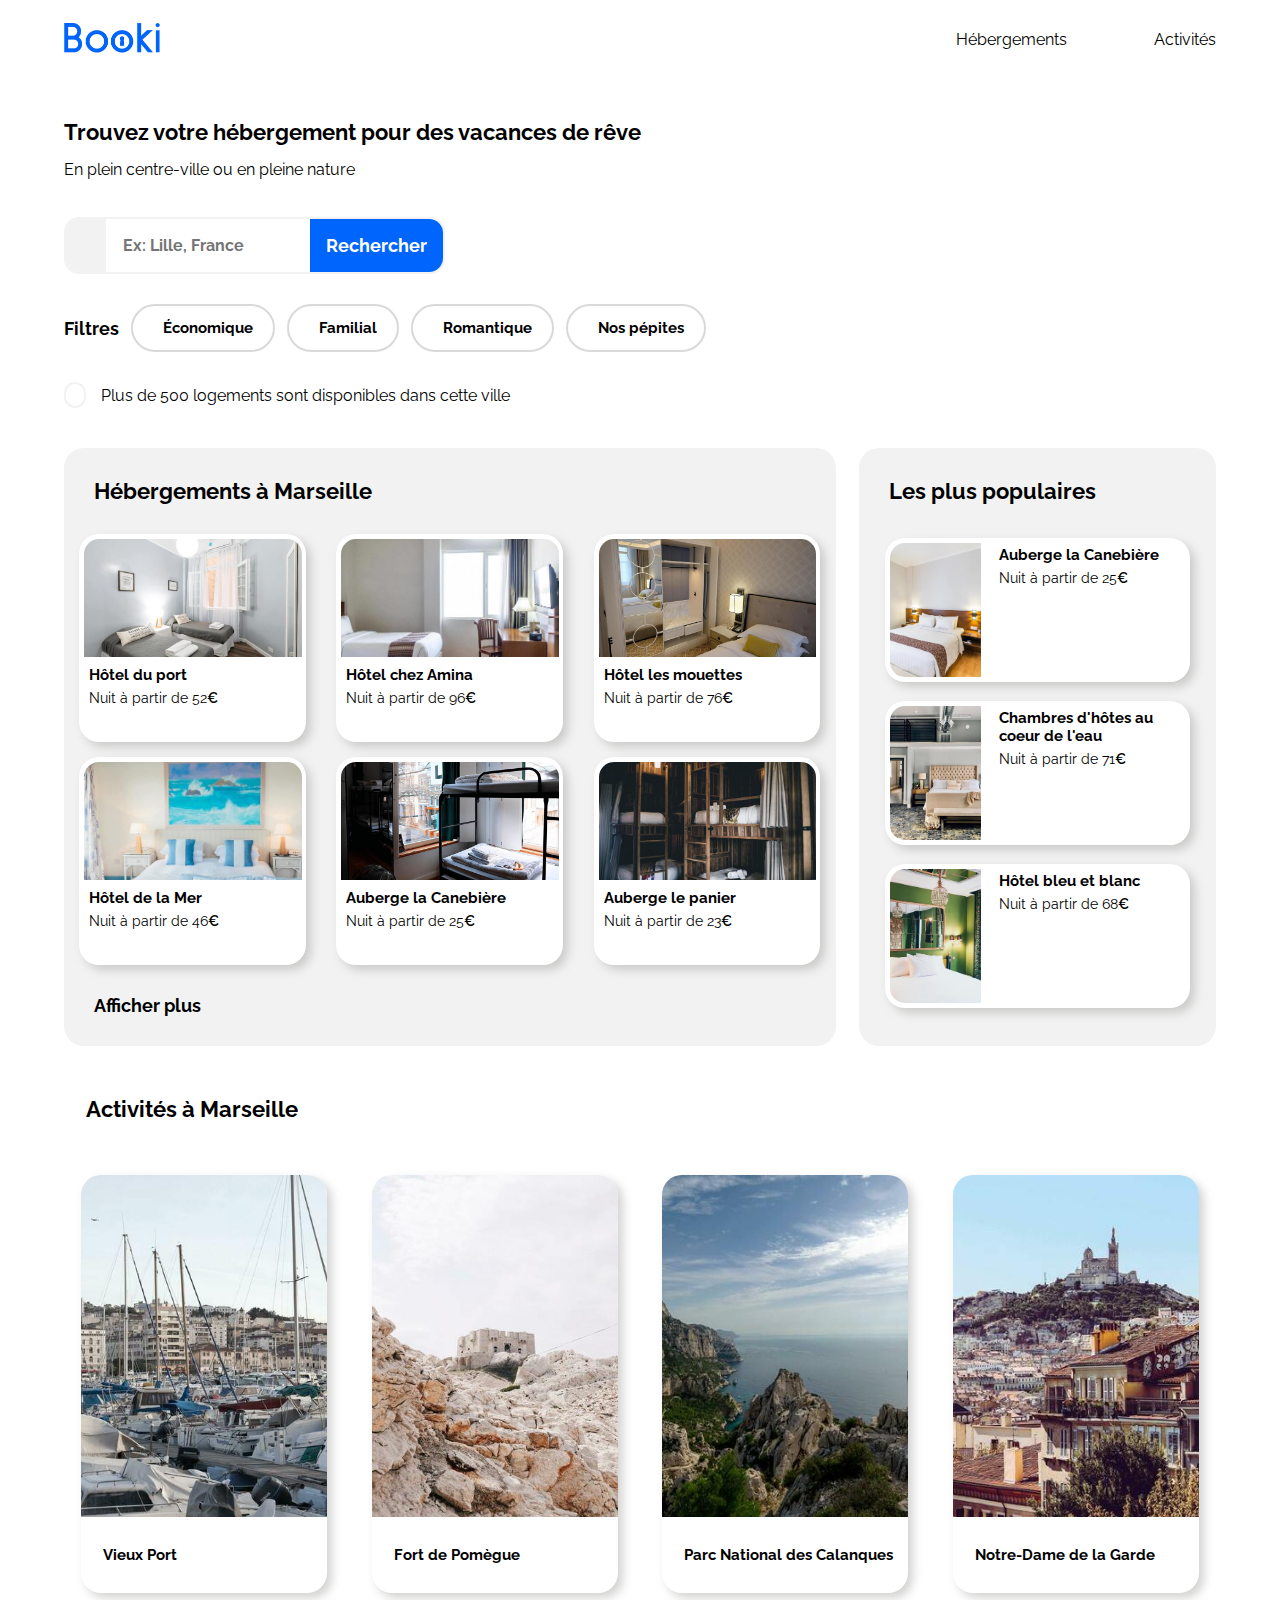
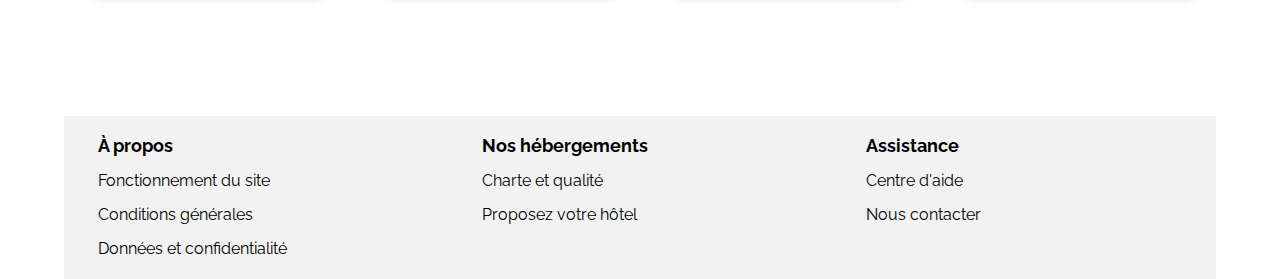
==== commit c343c971: "Modifications des font-weight du site. Juste problème des tailles des images dans les  cards de la s" ====
--- a/index_P1.html
+++ b/index_P1.html
@@ -9,7 +9,7 @@
         <link href="styles_P1.css" rel="stylesheet">
         <link rel="preconnect" href="https://fonts.googleapis.com">
         <link rel="preconnect" href="https://fonts.gstatic.com" crossorigin>
-        <link href="https://fonts.googleapis.com/css2?family=Raleway:wght@300;400;500;700&display=swap" rel="stylesheet">
+        <link href="https://fonts.googleapis.com/css2?family=Raleway:wght@300;400;500;600;700&display=swap" rel="stylesheet">
         <link rel="stylesheet" href="https://cdnjs.cloudflare.com/ajax/libs/font-awesome/6.4.0/css/all.min.css" integrity="sha512-iecdLmaskl7CVkqkXNQ/ZH/XLlvWZOJyj7Yy7tcenmpD1ypASozpmT/E0iPtmFIB46ZmdtAc9eNBvH0H/ZpiBw==" crossorigin="anonymous" referrerpolicy="no-referrer">
 
     </head>
@@ -71,7 +71,7 @@
                                 <img src="images/herbergements/fred-kleber.jpg" alt="Hôtel du port à Marseille">
                                 <div class="text-card">
                                     <h5>Hôtel du port</h5>
-                                    <p>Nuit à partir de 52€</p>
+                                    <p>Nuit à partir de 52<strong>€</strong></p>
                                     <div><i class="fa-solid icon-blue fa-star fa-sm"></i><i class="fa-solid icon-blue fa-star fa-sm"></i><i class="fa-solid icon-blue fa-star fa-sm"></i><i class="fa-solid icon-blue fa-star fa-sm icon-blue"></i><i class="fa-solid fa-star fa-sm icon-grey"></i></div>
                                 </div>
                             </article>
@@ -81,7 +81,7 @@
                                 <img src="images/herbergements/febrian-zakaria.jpg" alt="Hôtel chez Amina à Marseille">
                                 <div class="text-card">
                                     <h5>Hôtel chez Amina</h5>
-                                    <p>Nuit à partir de 96€</p>
+                                    <p>Nuit à partir de 96<strong>€</strong></p>
                                 <div><i class="fa-solid icon-blue fa-star fa-sm"></i><i class="fa-solid icon-blue fa-star fa-sm"></i><i class="fa-solid icon-blue fa-star fa-sm"></i><i class="fa-solid icon-blue fa-star fa-sm"></i><i class="fa-solid fa-star fa-sm icon-grey"></i></div>
                                 </div>
                             </article>
@@ -91,7 +91,7 @@
                                 <img src="images/herbergements/reisetopia.jpg" alt="Hôtel les mouettes à Marseille">
                                 <div class="text-card">
                                     <h5>Hôtel les mouettes</h5>
-                                    <p>Nuit à partir de 76€</p>
+                                    <p>Nuit à partir de 76<strong>€</strong></p>
                                     <div><i class="fa-solid icon-blue fa-star fa-sm"></i><i class="fa-solid icon-blue fa-star fa-sm"></i><i class="fa-solid icon-blue fa-star fa-sm"></i><i class="fa-solid icon-blue fa-star fa-sm"></i><i class="fa-solid fa-star fa-sm icon-grey"></i></div>
                                 </div>
                             </article>
@@ -101,7 +101,7 @@
                                 <img src="images/herbergements/annie-spratt.jpg" alt="Hôtel de la mer à Marseille">
                                 <div class="text-card">    
                                     <h5>Hôtel de la Mer</h5>
-                                    <p>Nuit à partir de 46€</p>
+                                    <p>Nuit à partir de 46<strong>€</strong></p>
                                     <div><i class="fa-solid icon-blue fa-star fa-sm"></i><i class="fa-solid icon-blue fa-star fa-sm"></i><i class="fa-solid icon-blue fa-star fa-sm"></i><i class="fa-solid icon-blue fa-star fa-sm"></i><i class="fa-solid fa-star fa-sm icon-grey"></i></div>
                                 </div>
                             </article>
@@ -111,7 +111,7 @@
                                 <img src="images/herbergements/marcus-loke.jpg" alt="Auberge de la Canebière">
                                 <div class="text-card">    
                                     <h5>Auberge la Canebière</h5>
-                                    <p>Nuit à partir de 25€</p>
+                                    <p>Nuit à partir de 25<strong>€</strong></p>
                                     <div><i class="fa-solid icon-blue fa-star fa-sm"></i><i class="fa-solid icon-blue fa-star fa-sm"></i><i class="fa-solid icon-blue fa-star fa-sm"></i><i class="fa-solid icon-blue fa-star fa-sm"></i><i class="fa-solid fa-star fa-sm icon-grey"></i></div>
                                 </div>
                             </article>
@@ -121,7 +121,7 @@
                                 <img src="images/herbergements/nicate-lee.jpg" alt="Auberge le panier à Marseille">
                                 <div class="text-card">    
                                     <h5>Auberge le panier</h5>
-                                    <p>Nuit à partir de 23€</p>
+                                    <p>Nuit à partir de 23<strong>€</strong></p>
                                     <div><i class="fa-solid icon-blue fa-star fa-sm"></i><i class="fa-solid icon-blue fa-star fa-sm"></i><i class="fa-solid icon-blue fa-star fa-sm"></i><i class="fa-solid icon-blue fa-star fa-sm"></i><i class="fa-solid fa-star fa-sm icon-grey"></i></div>
                                 </div>
                             </article>
@@ -141,7 +141,7 @@
                                 <div class="texte-card-droite">   
                                     <div>
                                         <h5>Auberge la Canebière</h5>
-                                        <p>Nuit à partir de 25€</p>
+                                        <p>Nuit à partir de 25<strong>€</strong></p>
                                     </div>
                                 <div><i class="fa-solid icon-blue fa-star fa-sm "></i><i class="fa-solid icon-blue fa-star fa-sm"></i><i class="fa-solid icon-blue fa-star fa-sm"></i><i class="fa-solid icon-blue fa-star fa-sm"></i><i class="fa-solid fa-star fa-sm icon-grey"></i></div>
                                 </div>
@@ -153,7 +153,7 @@
                                 <div class="texte-card-droite">   
                                     <div>
                                         <h5>Chambres d'hôtes au coeur de l'eau</h5>
-                                        <p>Nuit à partir de 71€</p>
+                                        <p>Nuit à partir de 71<strong>€</strong></p>
                                     </div>
                                     <div><i class="fa-solid icon-blue fa-star fa-sm"></i><i class="fa-solid icon-blue fa-star fa-sm"></i><i class="fa-solid icon-blue fa-star fa-sm"></i><i class="fa-solid icon-blue fa-star fa-sm"></i><i class="fa-solid fa-star fa-sm icon-grey"></i></div>
                                 </div>
@@ -165,7 +165,7 @@
                                 <div class="texte-card-droite">
                                     <div>
                                         <h5>Hôtel bleu et blanc</h5>
-                                        <p>Nuit à partir de 68€</p>
+                                        <p>Nuit à partir de 68<strong>€</strong></p>
                                     </div>
                                     <div><i class="fa-solid icon-blue fa-star fa-sm"></i><i class="fa-solid icon-blue fa-star fa-sm"></i><i class="fa-solid icon-blue fa-star fa-sm"></i><i class="fa-solid icon-blue fa-star fa-sm"></i><i class="fa-solid fa-star fa-sm icon-grey"></i></div>
                                 </div>
--- a/styles_P1.css
+++ b/styles_P1.css
@@ -40,6 +40,10 @@
 p {
     font-size: 16px;
     font-weight: 400;
+}
+
+strong {
+    font-weight: 600;
 }
 
 .icon-blue {
